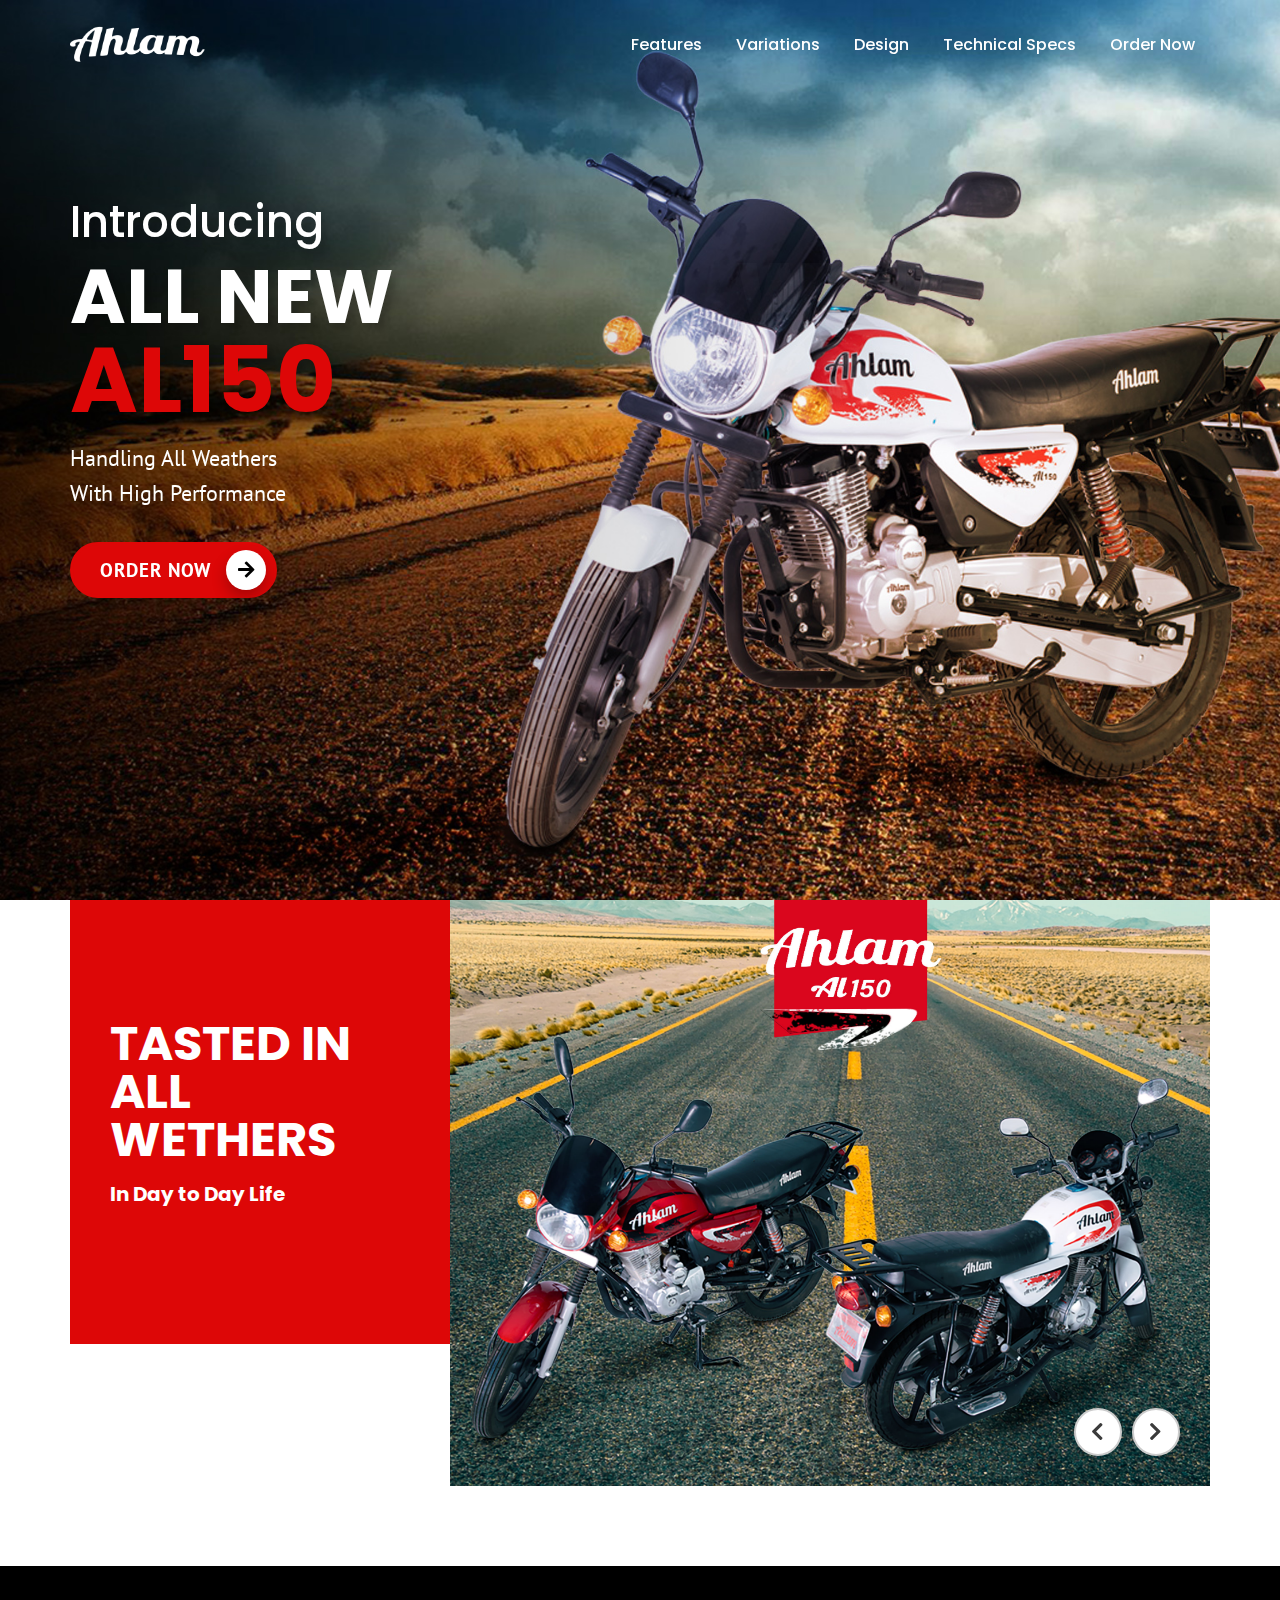
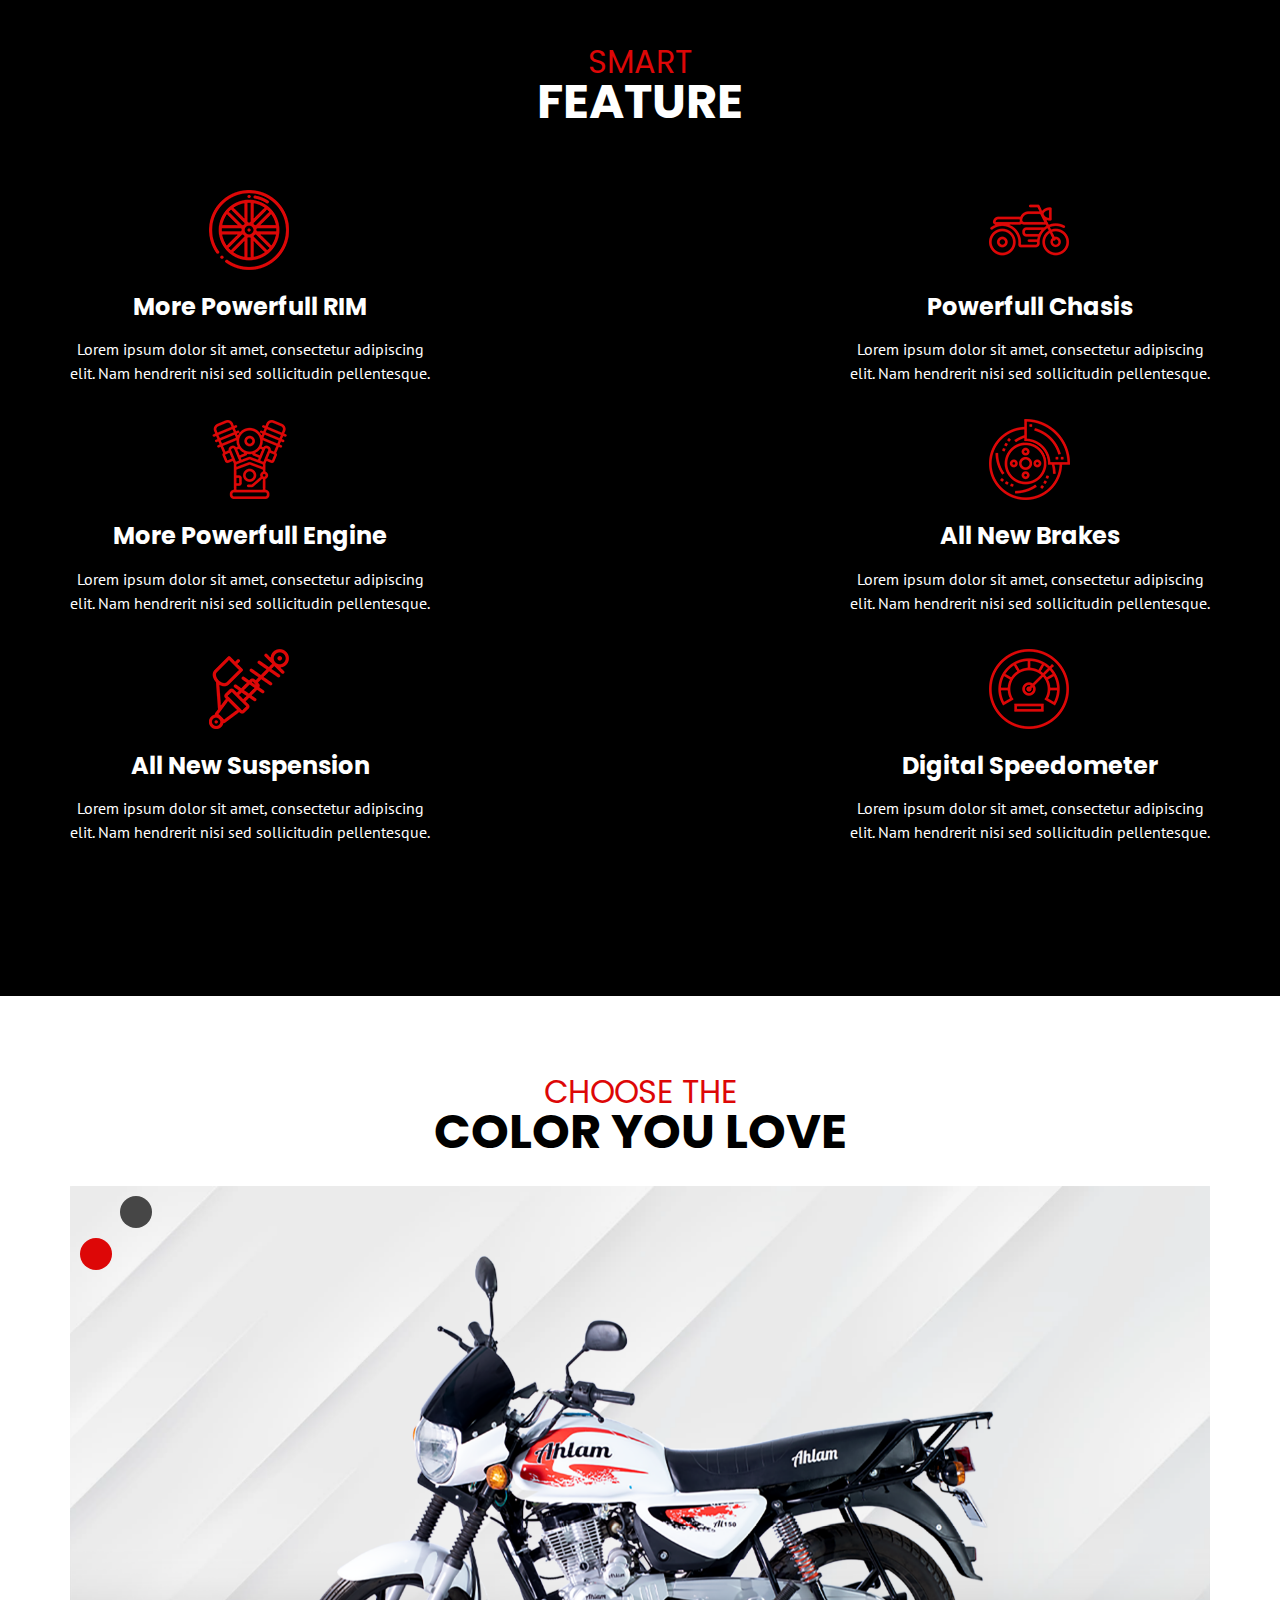
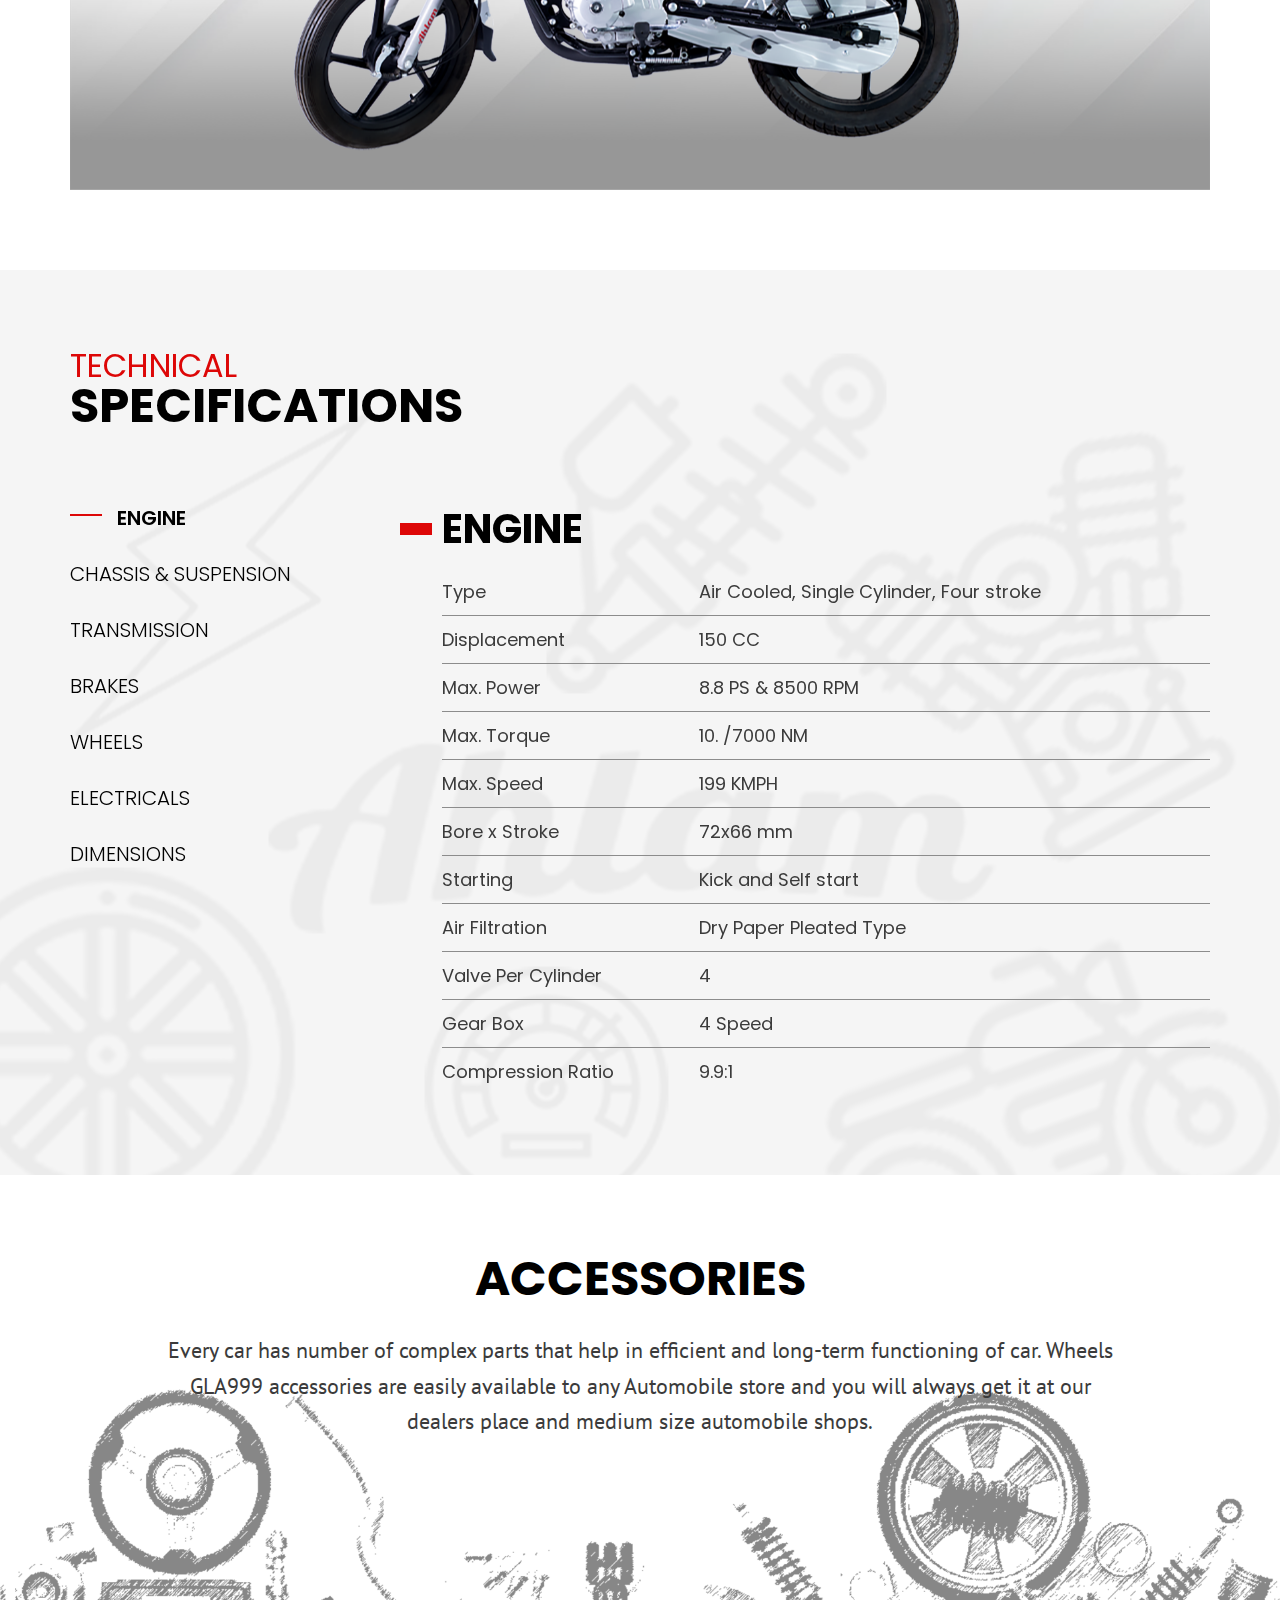
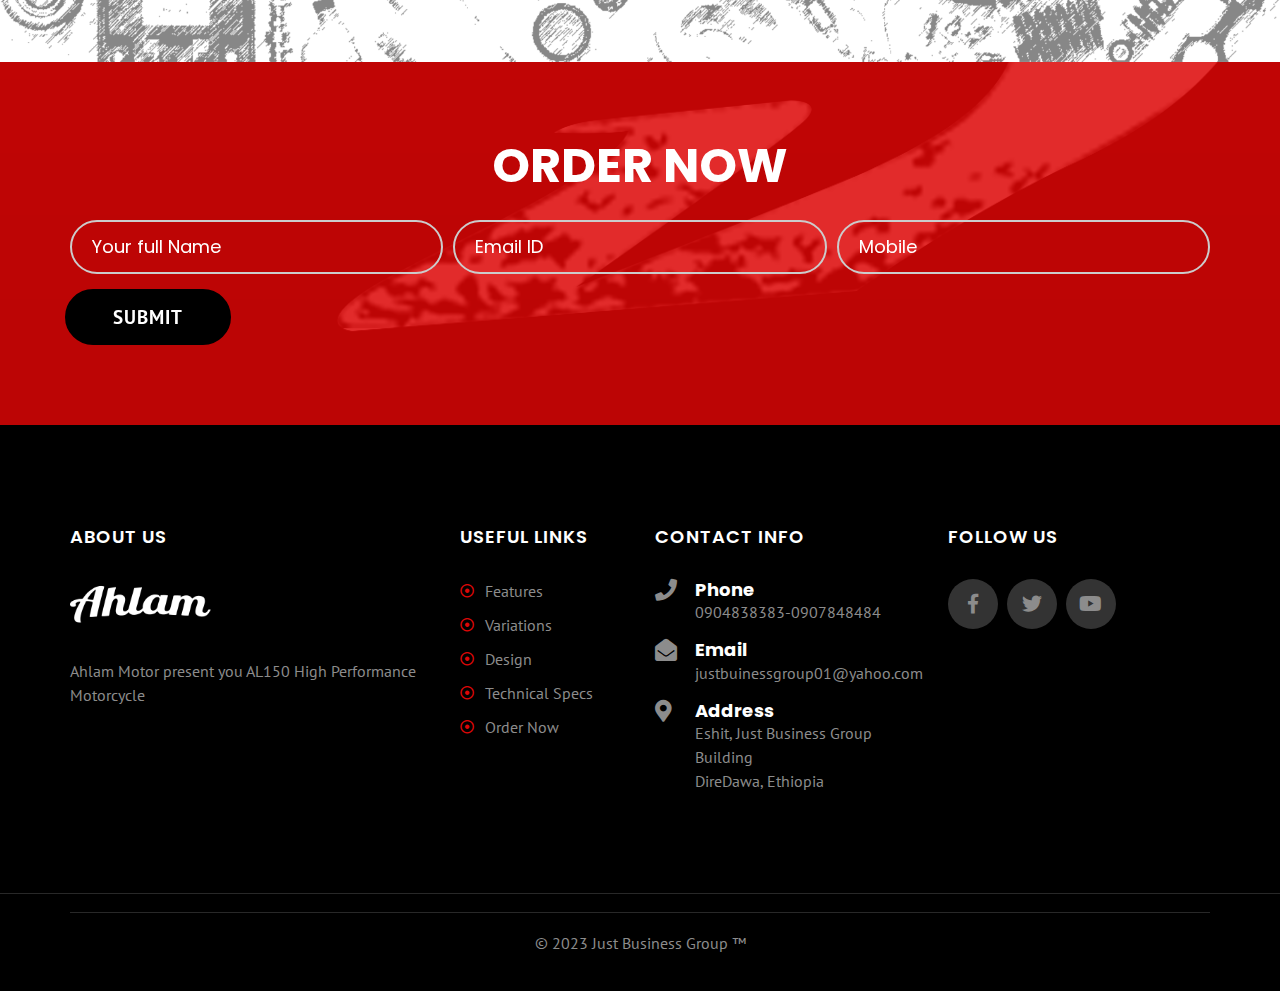
==== index.html @ ebcc03a8 "Rename" ====
<!DOCTYPE html>
<html lang="en" xml:lang="en">
<head>
    <!-- Basic -->
    <meta charset="UTF-8">
    <meta http-equiv="X-UA-Compatible" content="ie=edge">

    <title>Ahlam Motor</title>

    <!-- Mobile Metas -->
    <meta name="viewport" content="width=device-width, initial-scale=1, minimum-scale=1.0, shrink-to-fit=no">

    <!-- favicon & bookmark -->
    <link rel="shortcut icon" href="images/favicon.png" type="image/x-icon">
    <link rel="icon" href="images/favicon.png" type="image/x-icon">

    <!-- Web Fonts  -->
    <link href="https://fonts.googleapis.com/css?family=PT+Sans:400,700&display=swap" rel="stylesheet">
    <link href="https://fonts.googleapis.com/css?family=Poppins:300,400,500,600,700,800&display=swap" rel="stylesheet">
    <!-- Vendor CSS -->
    <link rel="stylesheet" href="css/animate.css" type="text/css" />
    <link rel="stylesheet" href="css/fontawesome.min.css" type="text/css" />
    <link rel="stylesheet" href="css/bootstrap.min.css" type="text/css" />
    <link rel="stylesheet" href="css/owl.carousel.min.css" type="text/css" />
    <link rel="stylesheet" href="css/fancybox/jquery.fancybox.min.css" type="text/css" />

    <!-- Theme CSS -->
    <link rel="stylesheet" href="style.css" type="text/css" />
    <link rel="stylesheet" href="css/responsive.css" type="text/css" />

    <!--[if lt IE 9]><script src="https://cdnjs.cloudflare.com/ajax/libs/html5shiv/3.7.3/html5shiv.js"></script><![endif]-->
    <!--[if lt IE 9]><script src="js/respond.js"></script><![endif]-->

</head>
<body>
     <!-- Preloader start -->
    <div id="st-preloader">
        <div class="st-preloader-wave"><img src="images/st-loader2.png" alt="preloader"></div>
    </div>
    <!-- preloader end -->

    <!--Main Wrapper Start-->
    <div class="wrapper" id="top">
        <!--Header Start -->
        <header class="main-header menu-absolute transparent light-header">
            <div class="container">
                <div class="row">
                    <div class="col-sm-3 logo">
                        <a href="/wheels/intro/" title="Wheels Bicycle">
                            <img src="images/motorcycle-logo2.png" alt="motorcycle" class="regular-logo">
                            <img src="images/motorcycle-dark-logo2.png" alt="motorcycle" class="sticky-logo">
                        </a>
                        <div class="menu-icon">
                            <span class="top"></span>
                            <span class="middle"></span>
                            <span class="bottom"></span>
                        </div>
                    </div>
                    <div class="col-sm-9 menu-conainer">

                        <nav class="site-navigation">
                            <ul class="main-menu">
                                <li><a href="#feature">Features</a></li>
                                <li><a href="#variation">Variations</a></li>
                                <li><a href="#design">Design</a></li>
                                <li><a href="#technical">Technical Specs</a></li>
                                <li><a href="#OrderNow">Order Now</a></li>
                            </ul>
                            <ul class="header-social-media">
                                <li><a href="#"><i class="fab fa-facebook-f"></i></a></li>
                                <li><a href="#"><i class="fab fa-twitter"></i></a></li>
                                <li><a href="#"><i class="fab fa-youtube"></i></a></li>
                            </ul>
                        </nav>
                    </div>
                </div>
            </div>
        </header>
        <!--Header End-->
        <!-- Content Section Start -->
       <div class="main-container">

            <section id="home" class="height-100 hero-section light-text">
                <div class="section-background">
                    <div class="background-wrapper">
                        <div class="background-inner" style="background-image: url('images/bg-52.jpg'); background-repeat: no-repeat;background-position: center center; background-size: cover; background-color:#1c232d; "></div>
                    </div>
                </div>
                <div class="container double-top-padding double-bottom-padding">
                    <div class="row">
                        <div class="col-md-6 banner-content">
                            <h2 class="top-sub-heading">Introducing</h2>
                            <h1 class="large-heading"><span>All New</span> AL150</h1>
                            <div class="text-block text-lead">
                                <p>Handling All Weathers <br />With High Performance</p>
                            </div>
                            <a class="btn btn-primary btn-accent has-icon" href="#book-ride"><span>order now</span><i class="fas fa-arrow-right"></i></a>
                        </div>
                        <div class="placeholder-text">WXL300cc</div>
                        <div class="pricing-text"> <span></span></div>
                    </div>
                </div>
            </section>

            <section id="design" class="design-section pt-0">
                <div class="container">
                    <div class="row no-gutters">
                        <div class="col-lg-4 col-md-12">
                            <div class="innovative-box">
                                <h2 class="h1 text-uppercase">Tasted in all wethers</h2>
                                <h5>In Day to Day Life</h5>
                            </div>
                        </div>
                        <div class="col-lg-8 col-md-12">
                            <div class="innovative-slider-wrapper">
                                <div class="innovative-slider owl-carousel">
                                    <div class="item">
                                        <img src="images/racing-car-1-slide2.jpg" alt="">
                                    </div>
                                    <div class="item">
                                        <img src="images/racing-car-2-slide2.jpg" alt="">
                                    </div>
                                    <div class="item">
                                        <img src="images/racing-car-3-slide2.jpg" alt="">
                                    </div>
                                    <div class="item">
                                        <img src="images/racing-car-4-slide2.jpg" alt="">
                                    </div>
                                </div>
                            </div>
                        </div>
                    </div>
                </div>
            </section>

            <section id="feature" class="feature-section black-bg light-text">
                <div class="container">
                    <div class="row">
                        <div class="col-md-12">
                            <div class="heading-wrapper text-center">
                                <h2 class="large-heading text-uppercase"><span>Smart</span>feature</h2>
                            </div>
                        </div>
                        <div class="col-lg-4">
                            <div class="features-box">
                                <div class="feature-ico">
                                    <img src="images/rim-icon.png" alt="">
                                </div>
                                <h4>More Powerfull RIM</h4>
                                <p>Lorem ipsum dolor sit amet, consectetur adipiscing elit. Nam hendrerit nisi sed sollicitudin pellentesque.</p>
                            </div>
                            <div class="features-box">
                                <div class="feature-ico">
                                    <img src="images/engine-icon.png" alt="">
                                </div>
                                <h4>More Powerfull Engine</h4>
                                <p>Lorem ipsum dolor sit amet, consectetur adipiscing elit. Nam hendrerit nisi sed sollicitudin pellentesque.</p>
                            </div>
                            <div class="features-box">
                                <div class="feature-ico">
                                    <img src="images/shock-icon.png" alt="">
                                </div>
                                <h4>All New Suspension</h4>
                                <p>Lorem ipsum dolor sit amet, consectetur adipiscing elit. Nam hendrerit nisi sed sollicitudin pellentesque.</p>
                            </div>
                        </div>
                        <div class="col-lg-4">
                            <div class="circle-animation wow fadeIn" data-wow-duration="1s" data-wow-delay="1s"></div>
                            <div class="features-middle-img wow fadeInUpBig" data-wow-duration="2s">
                                <img src="images/motorcycle-features-img3.png" alt="">
                            </div>
                        </div>
                        <div class="col-lg-4">
                            <div class="features-box">
                                <div class="feature-ico">
                                    <img src="images/chasis-icon.png" alt="">
                                </div>
                                <h4>Powerfull Chasis</h4>
                                <p>Lorem ipsum dolor sit amet, consectetur adipiscing elit. Nam hendrerit nisi sed sollicitudin pellentesque.</p>
                            </div>
                            <div class="features-box">
                                <div class="feature-ico">
                                    <img src="images/break-icon.png" alt="">
                                </div>
                                <h4>All New Brakes</h4>
                                <p>Lorem ipsum dolor sit amet, consectetur adipiscing elit. Nam hendrerit nisi sed sollicitudin pellentesque.</p>
                            </div>
                            <div class="features-box">
                                <div class="feature-ico">
                                    <img src="images/speedometer-icon.png" alt="">
                                </div>
                                <h4>Digital Speedometer</h4>
                                <p>Lorem ipsum dolor sit amet, consectetur adipiscing elit. Nam hendrerit nisi sed sollicitudin pellentesque.</p>
                            </div>
                        </div>
                    </div>
                </div>
            </section>

            <section id="variation" class="variation-section">
                <div class="container">
                    <div class="row">
                        <div class="col-md-12">
                            <div class="heading-wrapper text-center">
                                <h2 class="large-heading text-uppercase"><span>Choose The</span>Color You Love</h2>
                            </div>
                        </div>
                        <div class="col-md-12">
                            <div class="color-variation-slider owl-carousel m-top-30">
                                <div class="item" data-color="black">
                                    <img src="images/variation-bike-12.png" alt="">
                                </div>
                                <div class="item" data-color="red">
                                    <img src="images/variation-bike-22.png" alt="">
                            </div>
                        </div>
                    </div>
                </div>
            </section>

            <section id="technical" class="specifications-section gray-bg">
                <div class="section-background">
                    <div class="background-wrapper">
                        <div class="background-inner" style="background-image: url('images/bike-12.jpg'); background-repeat: no-repeat;background-position: center center; background-size:auto; opacity:0.04"></div>
                    </div>
                </div>
                <div class="container">
                    <div class="row">
                        <div class="col-md-12">
                            <div class="heading-wrapper">
                                <h2 class="large-heading text-uppercase"><span>Technical</span>Specifications</h2>
                            </div>
                        </div>
                        <div class="col-md-12">
                            <div class="tab-section vertical-tab m-top-30">
                                <!-- Nav tabs -->
                                <div class="select-filter">Engine</div>
                                <ul class="nav nav-tabs text-uppercase" role="tablist">
                                    <li class="nav-item">
                                        <span class="nav-link active" id="engine-tab" data-toggle="tab" href="#engine" role="tab" aria-controls="engine" aria-selected="true">Engine</span>
                                    </li>

                                    <li class="nav-item">
                                        <span class="nav-link" id="suspension-tab" data-toggle="tab" href="#suspension" role="tab" aria-controls="suspension" aria-selected="false">Chassis & Suspension</span>
                                    </li>
                                    <li class="nav-item">
                                        <span class="nav-link" id="transmission-tab" data-toggle="tab" href="#transmission" role="tab" aria-controls="transmission" aria-selected="false">Transmission </span>
                                    </li>
                                    <li class="nav-item">
                                        <span class="nav-link" id="brakes-tab" data-toggle="tab" href="#brakes" role="tab" aria-controls="brakes" aria-selected="false">Brakes</span>
                                    </li>
                                    <li class="nav-item">
                                        <span class="nav-link" id="wheels-tab" data-toggle="tab" href="#wheels" role="tab" aria-controls="wheels" aria-selected="false">Wheels</span>
                                    </li>
                                    <li class="nav-item">
                                        <span class="nav-link" id="electricals-tab" data-toggle="tab" href="#electricals" role="tab" aria-controls="electricals" aria-selected="false">Electricals</span>
                                    </li>
                                    <li class="nav-item">
                                        <span class="nav-link" id="dimensions-tab" data-toggle="tab" href="#dimensions" role="tab" aria-controls="dimensions" aria-selected="false">Dimensions</span>
                                    </li>
                                </ul>

                                <!-- Tab panes -->
                                <div class="tab-content">
                                    <div class="tab-pane active" id="engine" role="tabpanel" aria-labelledby="engine-tab">
                                        <h3 class="tab-title">Engine</h3>
                                        <table class="specifications">
                                            <tr><th scope="row">Type</th><td>Air Cooled, Single Cylinder, Four stroke</td></tr>
                                            <tr><th scope="row">Displacement</th><td>150 CC</td></tr>
                                            <tr><th scope="row">Max. Power</th><td>8.8 PS & 8500 RPM</td></tr>
                                            <tr><th scope="row">Max. Torque</th><td>10. /7000 NM</td></tr>
                                            <tr><th scope="row">Max. Speed</th><td>199 KMPH</td></tr>
                                            <tr><th scope="row">Bore x Stroke</th><td>72x66 mm</td></tr>
                                            <tr><th scope="row">Starting</th><td>Kick and Self start</td></tr>
                                            <tr><th scope="row">Air Filtration</th><td>Dry Paper Pleated Type</td></tr>
                                            <tr><th scope="row">Valve Per Cylinder</th><td>4</td></tr>
                                            <tr><th scope="row">Gear Box</th><td>4 Speed</td></tr>
                                            <tr><th scope="row">Compression Ratio</th><td>9.9:1</td></tr>
                                        </table>
                                    </div>
                                    <div class="tab-pane" id="suspension" role="tabpanel" aria-labelledby="transmission-tab">
                                        <h3 class="tab-title">Chassis & Suspension</h3>
                                        <table class="specifications">
                                            <tr><th scope="row">Chassis</th><td>Double Cradle</td></tr>
                                            <tr><th scope="row">Body Type</th><td>Cruiser Bikes</td></tr>
                                            <tr><th scope="row">Front Suspension</th><td>Telescopic Hydraulic Fork</td></tr>
                                            <tr><th scope="row">Rear Suspension</th><td>Gas Canister - Twin shock hydraulic</td></tr>
                                        </table>
                                    </div>
                                    <div class="tab-pane" id="transmission" role="tabpanel" aria-labelledby="suspension-tab">
                                        <h3 class="tab-title">Transmission</h3>
                                        <table class="specifications">
                                            <tr><th scope="row">Transmission</th><td>Auto & Manual</td></tr>
                                            <tr><th scope="row">Stroke</th><td>65 mm</td></tr>
                                        </table>
                                    </div>
                                    <div class="tab-pane" id="brakes" role="tabpanel" aria-labelledby="brakes-tab">
                                        <h3 class="tab-title">Brakes</h3>
                                        <table class="specifications">
                                            <tr><th scope="row">Front brake</th><td>Disc</td></tr>
                                            <tr><th scope="row">Rear brake</th><td>Drum</td></tr>
                                            <tr><th scope="row">Front Brake Diameter</th><td>300</td></tr>
                                            <tr><th scope="row">Rear Brake Diameter</th><td>144</td></tr>
                                        </table>
                                    </div>
                                    <div class="tab-pane" id="wheels" role="tabpanel" aria-labelledby="wheels-tab">
                                        <h3 class="tab-title">Wheels & Tyre</h3>
                                        <table  class="specifications">
                                            <tr><th scope="row">Wheels Type</th><td>Tubeless</td></tr>
                                            <tr><th scope="row">Tyre Type</th><td>Spoke</td></tr>
                                            <tr><th scope="row">Wheels Size</th><td>Front :- 18 inch Rear :-21 inch</td></tr>
                                            <tr><th scope="row">Tyre Size</th><td>Front :- 90/90-18 | Rear :- 120/18-21</td></tr>
                                        </table>
                                    </div>
                                    <div class="tab-pane" id="electricals" role="tabpanel" aria-labelledby="electricals-tab">
                                        <h3 class="tab-title">Electricals</h3>
                                        <table class="specifications">
                                            <tr><th scope="row">Headlight</th><td>White Halogen</td></tr>
                                            <tr><th scope="row">Taillight</th><td>Bulb</td></tr>
                                            <tr><th scope="row">Turn Signal Lamp</th><td>Bulb</td></tr>
                                            <tr><th scope="row">Low Battery Indicator</th><td>Yes</td></tr>
                                        </table>
                                    </div>
                                    <div class="tab-pane" id="dimensions" role="tabpanel" aria-labelledby="dimensions-tab">
                                        <h3 class="tab-title">Dimensions & Capacity</h3>
                                        <table class="specifications">
                                            <tr><th scope="row">Fuel Capacity</th><td>15 Ltr</td></tr>
                                            <tr><th scope="row">Saddle Height</th><td>765 mm</td></tr>
                                            <tr><th scope="row">Wheelbase</th><td>1368 mm</td></tr>
                                            <tr><th scope="row">Kerb Weight</th><td>180 Kgs</td></tr>
                                        </table>
                                    </div>
                                </div>
                            </div>
                        </div>
                    </div>
                </div>
            </section>

            <section id="accessories" class="accessories-section pb-0">
                <div class="container">
                    <div class="row">
                        <div class="col-md-10 offset-md-1 text-center">
                            <div class="heading-wrapper">
                                <h2 class="large-heading text-uppercase">Accessories</h2>
                            </div>
                            <div class="text-block text-lead">
                                <p>Every car has number of complex parts that help in efficient and long-term functioning of car. Wheels GLA999 accessories are easily available to any Automobile store and you will always get it at our dealers place and medium size automobile shops.</p>
                            </div>
                        </div>
                    </div>
                </div>
                <img src="images/accessories-bg.png" alt="" />
            </section>

            <section id="OrderNow" class="bookride-section light-text">
                <div class="section-background">
                    <div class="background-wrapper">
                        <div class="background-inner" style="background-image: url('images/bg-102.jpg'); background-repeat: no-repeat;background-position: center bottom; background-size:cover;"></div>
                        <div class="overlay-bg" style="background-color:#dd0606; opacity:0.85;"></div>
                    </div>
                </div>
                 <div class="container">
                    <div class="row">
                        <div class="col-md-12">
                            <div class="heading-wrapper text-center">
                                <h2 class="large-heading text-uppercase">Order Now</h2>
                            </div>
                        </div>
                        <div class="col-md-12">
                            <form class="transparent-field">
                                <div class="form-row">
                                    <div class="form-group col-md-4">
                                        <input type="text" name="full-name" class="form-control" placeholder="Your full Name" required="required">
                                    </div>
                                    <div class="form-group col-md-4">
                                        <input type="email" name="email" class="form-control" placeholder="Email ID" required="required">
                                    </div>
                                    <div class="form-group col-md-4">
                                        <input type="text" name="mobile" class="form-control" placeholder="Mobile" required="required">
                                    </div>
                                <div class="form-row">
                                    <div class="form-group col-md-12 text-center">
                                        <input type="submit" value="Submit">
                                    </div>
                                </div>
                            </form>
                        </div>
                    </div>
                </div>
            </section>

        <!--footer Start-->
        <footer class="site-footer">
            <div class="footer-widget-area">
                <div class="container">
                    <div class="row">
                        <div class="col-lg-4 col-md-6 col-sm-6">
                            <div class="widget">
                                <div class="widget-heading">
                                    <h4 class="widget-title">About Us</h4>
                                </div>
                                <div class="widget-contet">
                                    <img src="images/motorcycle-logo2.png" class="footer-logo" alt="">
                                    <p>Ahlam Motor present you AL150 High Performance Motorcycle</p>
                                </div>
                            </div>
                        </div>
                        <div class="col-lg-2 col-md-6 col-sm-6">
                            <div class="widget">
                                <div class="widget-heading">
                                    <h4 class="widget-title">Useful Links</h4>
                                </div>
                                <div class="widget-contet footer-menu">
                                    <ul class="menu">
                                      <li><a href="#feature">Features</a></li>
                                      <li><a href="#variation">Variations</a></li>
                                      <li><a href="#design">Design</a></li>
                                      <li><a href="#technical">Technical Specs</a></li>
                                      <li><a href="#OrderNow">Order Now</a></li>
                                    </ul>
                                </div>
                            </div>
                        </div>
                         <div class="col-lg-3 col-md-6 col-sm-6">
                            <div class="widget">
                                <div class="widget-heading">
                                    <h4 class="widget-title">Contact Info</h4>
                                </div>
                                <div class="widget-contet contact-info">
                                    <div class="widget-contact-info">
                                        <i class="fas fa-phone"></i>
                                        <h3>Phone</h3>
                                        <span><a href="+251904838383">0904838383-0907848484</a></span>
                                    </div>
                                    <div class="widget-contact-info">
                                        <i class="fas fa-envelope-open"></i>
                                        <h3>Email</h3>
                                        <span><a href="justbuinessgroup01@yahoo.com">justbuinessgroup01@yahoo.com</a></span>
                                    </div>
                                    <div class="widget-contact-info">
                                        <i class="fas fa-map-marker-alt"></i>
                                        <h3>Address</h3>
                                        <span>Eshit, Just Business Group Building <br />DireDawa, Ethiopia</span>
                                    </div>
                                </div>
                            </div>
                        </div>
                        <div class="col-lg-3 col-md-6 col-sm-6">
                            <div class="widget">
                                <div class="widget-heading">
                                    <h4 class="widget-title">Follow Us</h4>
                                </div>
                                <div class="widget-contet">
                                    <div class="footer-social">
                                        <ul>
                                            <li><a href="#"><i class="fab fa-facebook-f"></i></a></li>
                                            <li><a href="#"><i class="fab fa-twitter"></i></a></li>
                                            <li><a href="#"><i class="fab fa-youtube"></i></a></li>
                                        </ul>
                                    </div>
                                </div>
                            </div>
                        </div>
                    </div>
                </div>
            </div>
            <div class="copyright text-center">
                <div class="container">
                    <div class="copyright">© 2023 Just Business Group <a target="_blank" href=""></a>™</div>
                </div>
            </div>
        </footer>
        <!--footer end-->
    </div>
    <!--Main Wrapper End-->
    <!-- Vendor -->
    <script src="js/jquery.min.js"></script>
    <script src="js/bootstrap.min.js"></script>
    <script src="js/cascading-select.js"></script>
    <script src="js/owl.carousel.min.js"></script>
    <script src="js/onpagescroll.js"></script>
    <script src="js/wow.min.js"></script>
    <script src="js/fancybox/jquery.fancybox.min.js"></script>

    <!-- Theme Base, Components and Settings -->
    <script src="js/theme.js"></script>

    <!-- Theme Custom -->
    <script src="js/custom.js"></script>
</body>
</html>
---- style.css ----
/*--------------------------------------------------------------*
Author        : Sacred Themes.
Template Name : Wheels
Version       : 1.3
*-------------------------------------------------------------*
Table of Contents
	 Preloader
	 Basic
	 Header
	 Body Content
	 Features section
	 Form Section
	 Find Dealer
	 Testimonial Slider
   Horizontal Tab
	 Vertical Tab
	 Features Pointing
	 Variation Slider
	 Before/After Car
	 Gallery
	 Footer



 *--------------------------------------------------------------*/
:root {
  --main-color:#dd0707;
  --text-color:#3b3b3b;
  --heading-color:#000000;
  --light-gray:#eeeeee;
  --white-color:#ffffff;
  --dark-gray:#282828;
  --dark-gray-2:#8c8c8c;
  --black-color:#000000;
}

/*--------------------------------------------------------------*
  Preloader
*--------------------------------------------------------------*/
#st-preloader {position: fixed; z-index: 999999; top: 0; right: 0; bottom: 0; left: 0; display: block; background: #fff;}
.st-preloader-wave {position: absolute; top: 50%; left: 50%; width:100px; height:100px; -webkit-transform:translate(-50%, -50%); transform:translate(-50%, -50%); background:var(--main-color); ; padding:10px; border-radius:50%;}
.st-preloader-wave img{-webkit-transform: translate3d(0, 0, 0); -webkit-transform-origin:40px 40px; -webkit-transform: translate3d(0, 0, 0); -webkit-animation: rotateicon 3s linear 0s infinite; animation: rotateicon 3s linear 0s infinite;}
.st-preloader-wave:before{position: absolute;display: inline-block; width:150px; height:150px; content: "";  -webkit-animation: preloader-wave 1.5s linear infinite;
            animation: preloader-wave 1.5s linear infinite; border-radius: 50%; background: var(--main-color); ; left: -25px; top: -25px;}

@-webkit-keyframes rotateicon {
	from {-webkit-transform: rotate(0deg); transform: rotate(0deg);}
	to {-webkit-transform: rotate(360deg); transform: rotate(360deg);}
}
@keyframes rotateicon {
	from {-webkit-transform: rotate(0deg); transform: rotate(0deg);}
	to {-webkit-transform: rotate(360deg); transform: rotate(360deg);}
}

@-webkit-keyframes preloader-wave {
    0% {-webkit-transform: scale(0, 0); transform: scale(0, 0); opacity: .5;}
    100% {-webkit-transform: scale(1, 1); transform: scale(1, 1); opacity: 0;}
}

@keyframes preloader-wave {
    0% {-webkit-transform: scale(0, 0);transform: scale(0, 0);opacity: .5; }
    100% {-webkit-transform: scale(1, 1); transform: scale(1, 1);opacity: 0;}
}
/*--------------------------------------------------------------*
  Basic
*--------------------------------------------------------------*/
html{margin:0; padding:0;  }
body {color:var(--text-color); font-family: 'PT Sans', sans-serif; font-size:16px; font-weight:400; line-height:1.5; -webkit-font-smoothing:antialiased; -moz-font-smoothing:antialiased; text-rendering:optimizeLegibility; overflow-x: hidden;}
a:active, a:focus {outline: none !important;}
a{text-decoration: none !important; color:var(--main-color); ; }
a:hover, a:focus {color: var(--text-color); ;}
a, .btn {-webkit-transition: all .3s;  transition: all .3s;}
a img, iframe {border: none;}
p {margin: 0 0 30px; /*color: var(--text-color);*/ line-height:1.5;}
p:last-child{margin-bottom:0; }
.text-lead, p.text-lead, .text-lead > *{font-size: 22px; line-height: 1.6;}
b, strong {font-weight: bold;}

.empty-15{display:table; margin:auto; clear:both; height:15px;}
.empty-30{display:table; margin:auto; clear:both; height:30px;}
.empty-45{ display:table; margin:auto; clear:both; height:45px; }

hr {margin-top: 0; margin-bottom: 0; border: 0; border-top: 1px solid var(--light-gray); ;}
pre {display: block; margin: 0 0 30px; padding: 9.5px; word-wrap: break-word; word-break: break-all; color: #333; border: 1px solid #ededed; border-radius: 0;  background-color: #f9f9f9; font-size: 13px;    line-height: 1.5;}
img{max-width:100%; vertical-align:top; outline:none;}
h1, h2, h3, h4, h5, h6, .h1, .h2, .h3, .h4, .h5, .h6 {margin: 0 0 15px 0; color: var(--heading-color); ; font-weight:700; line-height: 1.5; font-family: 'Poppins', sans-serif;}
.h1, h1{font-size:2.5rem; line-height:1.2;}
.h2, h2{font-size:2rem; line-height:1.2;}
.h3, h3{font-size:1.75rem; line-height:1.2;}
.h4, h4{font-size:1.5rem; line-height:1.3; }
.h5, h5{font-size: 1.25rem; line-height:1.5; }
.fw-100{font-weight:100 !important;}
.fw-300{font-weight:300 !important;}
.fw-400{font-weight:400 !important;}
.fw-600{font-weight:600 !important;}
.fw-700{font-weight:700 !important;}

.m-top-0, .m-top-10, .m-top-15, .m-top-20, .m-top-25, .m-top-30, .m-top-35, .m-top-40,.m-top-50, .m-top-80, .m-top-100, .m-bot-0, .m-bot-10, .m-bot-15, .m-bot-20, .m-bot-25, .m-bot-30, .m-bot-35, .m-bot-40,.m-bot-50,
.m-bot-80, .m-bot-100 { display:block;}
.m-top-0{ margin-top: 0 !important;}
.m-top-5{ margin-top: 5px;}
.m-top-10{margin-top: 10px;}
.m-top-15{margin-top: 15px;}
.m-top-20 {margin-top: 20px;}
.m-top-25 { margin-top: 25px;}
.m-top-30 {margin-top: 30px;}
.m-top-35 {margin-top: 35px;}
.m-top-40 {margin-top: 40px;}
.m-top-50 {margin-top: 50px;}
.m-top-80 {margin-top: 80px;}
.m-top-100 {margin-top: 100px;}
/*margin bottom*/
.m-bot-0 {margin-bottom: 0 !important;}
.m-bot-10 {margin-bottom: 10px;}
.m-bot-15 {margin-bottom: 15px;}
.m-bot-20 {margin-bottom: 20px;}
.m-bot-25 {margin-bottom: 25px;}
.m-bot-30 {margin-bottom: 30px;}
.m-bot-35 {margin-bottom: 35px;}
.m-bot-40 {margin-bottom: 40px;}
.m-bot-50 {margin-bottom: 50px;}
.m-bot-80 {margin-bottom: 80px;}
.m-bot-100 {margin-bottom: 100px;}
.m-left-10 {margin-left: 20px;}
/*padding top*/
.p-top-0 {padding-top: 0 !important;}
.p-top-10 {padding-top: 10px;}
.p-top-15 {padding-top: 15px;}
.p-top-20 {padding-top: 20px;}
.p-top-25 {padding-top: 25px;}
.p-top-30 {padding-top: 30px;}
.p-top-35 {padding-top: 35px;}
.p-top-40 {padding-top: 40px;}
.p-top-50 {padding-top: 50px;}
.p-top-80 {padding-top: 80px;}
.p-top-100 {padding-top: 100px;}
.p-tb-10 {padding: 10px 0;}
.p-tb-20 {padding: 20px 0;}
.p-tb-30 {padding: 30px 0;}
.p-tb-50 {padding: 50px 0;}
.p-tb-100 {padding: 100px 0;}
.p-tb-150 {padding: 150px 0;}
.p-tb-200 {padding: 200px 0;}

.p-bot-0 {padding-bottom: 0 !important;}
.p-bot-100 {padding-bottom: 100px !important;}

.fw-300{font-weight:300;}
.fw-700{font-weight:700;}
.fw-600{font-weight:600;}

.half-top-padding {padding-top:15px;}
.half-bottom-padding {padding-bottom:15px;}
.single-top-padding {padding-top:30px;}
.single-bottom-padding {padding-bottom:30px;}
.double-top-padding {padding-top:60px;}
.double-bottom-padding {padding-bottom:60px;}
.half-block-padding{padding:15px;}
.single-block-padding{padding:30px;}
.double-block-padding{padding:60px;}


.container{max-width:1520px; width:100%;}
.small-container{max-width:1200px; width:100%; padding-right: 15px; padding-left: 15px; margin-right: auto; margin-left: auto;}
.container-fluid{padding-right:0px; padding-left:0px;}
.height-100{height:100vh; }
.height-100 > *{height:100%; }
.verticle-center .row{vertical-align:middle; align-items:center; height:100%; }
.desktop-hidden{display:none !important; }
.btn, input[type="button"], input[type="submit"], button, .btn-primary{color:var(--white-color); height:56px; line-height:50px; border:3px solid var(--black-color); font-size:1.175rem; padding:0px 45px; text-align:center; text-transform:uppercase; -webkit-border-radius:30px; border-radius:30px; font-weight:700; letter-spacing:1px; transition:all 300ms ease-in-out; -webkit-box-shadow:none; box-shadow:none; background:var(--black-color); position: relative; cursor:pointer;  }
.fw{width:100%;}

.btn-primary{background:transparent; color:var(--black-color);}
.btn-primary.has-icon span {left: 0px; display: inline-block; -ms-transform: translateX(-18px);
-webkit-transform: translateX(-18px); transform: translateX(-18px); transition: opacity .45s cubic-bezier(0.25,1,0.33,1),transform .45s cubic-bezier(0.25,1,0.33,1); -webkit-transition: opacity .45s cubic-bezier(0.25,1,0.33,1),-webkit-transform .45s cubic-bezier(0.25,1,0.33,1); position: relative;}

.btn-primary.has-icon i{right: 14px; margin-top: 0; text-align: center; vertical-align: middle; border-radius: 50%;line-height:40px; height:40px; width:40px; -webkit-transition: all .45s cubic-bezier(0.25,1,0.33,1); transition: all .45s cubic-bezier(0.25,1,0.33,1); position: absolute; top: 50%;}
.btn-primary.has-icon i {-webkit-transform: translateY(-50%) translateX(6px); transform: translateY(-50%) translateX(6px); color: #fff; background-color: rgb(0, 0, 0);
box-shadow: rgba(0, 0, 0, 0.24) 0px 8px 15px;}


.btn:hover, input[type="button"]:hover, input[type="submit"]:hover, button:hover, .btn:focus, input[type="button"]:focus, input[type="submit"]:focus, button:focus{background:transparent; color:var(--black-color); border-color:var(--black-color); -webkit-box-shadow:none; box-shadow:none;}
.btn-primary:focus, .btn-primary:hover{background:var(--black-color); color:var(--white-color);}
.btn-primary.has-icon:hover i{background:var(--white-color); color:var(--black-color); }

.btn-transparent{background:rgba(0,0,0,0.8); color:var(--white-color);  }
.btn-square{border-radius:0 !important; }

.accent-color{border-color:var(--main-color);}
.accent-color:hover{background:var(--main-color); border-color:var(--main-color);}

.btn-primary.btn-inverse{background:var(--black-color); color:var(--white-color);}
.btn-primary.btn-inverse.has-icon i{background:var(--white-color); color:var(--black-color);}

.btn-primary.btn-inverse:hover{background:transparent; color:var(--black-color);}
.btn-primary.btn-inverse.has-icon:hover i{background:var(--black-color); color:var(--white-color); }

.btn-primary.btn-accent{background:var(--main-color); color:var(--white-color); border-color:var(--main-color);}
.btn-primary.btn-accent.has-icon i{background:var(--white-color); color:var(--black-color);}

.btn-primary.btn-accent:hover{background:transparent; color:var(--black-color);}
.btn-primary.btn-accent.has-icon:hover i{background:var(--main-color); color:var(--white-color); }


.btn-primary.has-icon i.fa-play{font-size:16px; }
.btn-primary.has-icon i.fa-play:before{margin-left:3px; }
.btn-primary.play-btn{width:56px; padding:0 0 0 5px; }
.btn-wrapper .btn + .btn {margin-left:15px;}

.scroll-to{position:absolute; bottom:30px; height:auto; right:calc((100% - 1490px) / 2);}
.scroll-to a{position:relative; display:block; color:var(--black-color); font-weight:bold;  }
.scroll-to i{background:#ffffff; height:36px; width:36px; -webkit-border-radius:50%; border-radius:50%; border:2px solid var(--main-color); line-height:32px; color:var(--main-color); text-align:center; animation: jumparrow 2s infinite;  }
.scroll-to span{-webkit-transform:rotate(90deg) translateY(0px)); transform:rotate(90deg) translateY(0px); display:block; text-transform:uppercase; text-align: center;
margin: 0 0 25px; line-height: 1; transform-origin: center top; }

button, select{-moz-appearance: none; -webkit-appearance: none;}
@-webkit-keyframes jumparrow {
  0% {
    -webkit-transform:translate(0, 0);
  }
  20% {
    -webkit-transform:translate(0px, 10px);
  }
  40% {
    -webkit-transform: translate(0, 0);
  }
}
@keyframes jumparrow {
  0% {
    transform: translate(0, 0);
  }
  20% {
    transform: translate(0px, 10px);
  }
  40% {
    transform: translate(0, 0);
  }
}
/*--------------------------------------------------------------*
  Header
*--------------------------------------------------------------*/
header{background:rgba(255,255,255,0.3); -webkit-box-shadow:2px 2px 7.92px 0.08px rgba(0, 0, 0, 0.65); box-shadow:2px 2px 7.92px 0.08px rgba(0, 0, 0, 0.65); width:100%; position: relative; z-index: 10; }
header.transparent{background:transparent; -webkit-box-shadow:none; box-shadow:none }
.menu-absolute{position:absolute; top:0; left:0; right:0;}
header.fixed{position:fixed; background:rgba(255,255,255,1); top: 0; left: 0; z-index: 91; -webkit-animation: slide-down 0.7s; animation: slide-down 0.7s; box-shadow: 0 0 5px 0 rgba(0,0,0,0.4);}
@keyframes slide-down {
	0% {opacity: 0;	transform: translateY(-100%);}
	100% {opacity:1; transform: translateY(0);}
}
.logo { padding-top:20px; padding-bottom:20px;  }
.logo img{max-height:48px; display: block;}
.logo img.regular-logo{display:block; }
.logo img.sticky-logo{display:none; }
header.fixed .logo img.regular-logo{display:none; }
header.fixed .logo img.sticky-logo{display:block; }

.menu-icon{display:none;}
.menu-icon {cursor: pointer; display: none; height: 42px; transition: all 500ms; vertical-align: middle;  width: 42px; position: absolute; top:20px; right:15px;}
.menu-icon span {background-color: var(--main-color); border-radius: 0; content: ""; display: block; height: 4px; left: 5px; margin: auto; position: absolute; right: 5px;
    -webkit-transition: all 500ms ease 0s; -o-transition: all 500ms ease 0s; transition: all 500ms ease 0s;}
.menu-icon span:nth-child(1) {top: 8px;}
.menu-icon span:nth-child(2) {top: 0; bottom: 0;}
.menu-icon span:nth-child(3) {bottom: 8px;}
.menu-icon.active span:nth-child(1) {-webkit-transform: translateY(12px) rotate(135deg); -ms-transform: translateY(12px) rotate(135deg); -o-transform: translateY(12px) rotate(135deg); transform: translateY(12px) rotate(135deg);}
.menu-icon.active span:nth-child(2) { -webkit-transform: scale(0); -ms-transform: scale(0); -o-transform: scale(0); transform: scale(0);}
.menu-icon.active span:nth-child(3) {-webkit-transform: translateY(-10px) rotate(-135deg); -ms-transform: translateY(-10px) rotate(-135deg); -o-transform: translateY(-10px) rotate(-135deg); transform: translateY(-10px) rotate(-135deg);}


.site-navigation{text-align:right; }
.site-navigation > ul{ display:inline-block;}
.site-navigation .main-menu {list-style:none; margin:0; padding:0;   }
.site-navigation .main-menu li{list-style:none; display:inline-block; padding:0px 10px; position:relative;}
.site-navigation .main-menu li a{display:block; color:#000000; padding:0px 5px; font-weight:500; font-size:16px; font-family: 'Poppins', sans-serif; line-height: 90px; position:relative;}
.site-navigation .main-menu > li > a:after{background: var(--main-color); height: 2px; width:0; position: absolute; bottom: 28px; content: ""; left:5px; -webkit-transition:all 400ms; transition:all 400ms;}
.site-navigation .main-menu > li > a:hover:after, .site-navigation .main-menu > li.active > a:after{width:calc(100% - 10px);}
.site-navigation .main-menu .sub-menu{position:absolute; opacity:0; top:100%; visibility:hidden; background:#ffffff; -webkit-box-shadow:0px 6px 5px 0px rgba(0, 0, 0, 0.25); box-shadow:0px 6px 5px 0px rgba(0, 0, 0, 0.25); left:0; width:240px; text-align:left; -webkit-transform:translateY(50px);  transform:translateY(50px); -webkit-transition:all 400ms; transition:all 400ms; padding:10px;  }
.site-navigation .main-menu li:hover .sub-menu{opacity:1; visibility:visible;  -webkit-transform:translateY(0px); transform:translateY(0px);  }
.site-navigation .main-menu .sub-menu li{display:block; padding:12px 0px; border-bottom:1px solid #c7c7c7;}
.site-navigation .main-menu .sub-menu li:last-child{border:none; font-size:14px;  }
.site-navigation .main-menu .sub-menu li a{display:block; line-height:1; padding:0;   }
.site-navigation .main-menu .sub-menu li a:hover, .site-navigation .main-menu .sub-menu li:hover a{color:var(--main-color); }

.site-navigation .header-social-media {list-style:none; margin:0; padding:0; position:relative; margin-left:15px;   }
.site-navigation .header-social-media li{list-style:none; display:inline-block; margin:0px 10px; position:relative;}
.site-navigation .header-social-media li a {display:block; color:#000000; line-height: 90px;}
.site-navigation .header-social-media li a:hover, .site-navigation .header-social-media li:hover a{color:var(--main-color); }
/*--------- Light Header --------------------*/
.light-header .site-navigation .main-menu li a{color:#ffffff;}
.light-header .site-navigation .header-social-media li a{color:#ffffff;}
.transparent .site-navigation .main-menu > li:not(:last-child)::after{display:none;}

.light-header.fixed .site-navigation .main-menu li a{color: #000000;}
.light-header.fixed .site-navigation .header-social-media li a{color: #000000;}
.light-header.fixed .site-navigation .header-social-media li a:hover{color:var(--main-color);}

/*--------------------------------------------------------------*
  Body Content
*--------------------------------------------------------------*/
.main-container > section{position: relative; clear: both; border: 0; padding:80px 0px; }
.section-background{position: absolute; top: 0; bottom: 0; left: 0; right: 0; overflow: hidden; border-radius: inherit; background-clip: padding-box; -webkit-overflow-scrolling: touch;}
.section-background .background-wrapper{backface-visibility: hidden; position: absolute; left: 0px; top: 0px; width: 100%; height: 100%;overflow: hidden; border-radius: inherit; background-clip: padding-box;}
.section-background .background-wrapper .background-inner{position: absolute; top: 0; bottom: 0; left: 0; right: 0; background-attachment: scroll;}
.section-background .background-wrapper .overlay-bg{position:absolute;top: 0; bottom: 0; left: 0; right: 0; background-attachment: scroll; background-size:cover; background-position:center center;  }
.top-sub-heading{font-weight:500; font-size:3.125rem; -webkit-text-shadow: 6px 6px 7.83px rgba(0, 0, 0, 0.18);  text-shadow:6px 6px 7.83px rgba(0, 0, 0, 0.18); line-height:1;   }
h1.large-heading{font-size:6.75rem; color:var(--main-color); font-weight:bold; text-transform:uppercase; line-height:1; -webkit-text-shadow: 6px 6px 7.83px rgba(0, 0, 0, 0.18);  text-shadow:6px 6px 7.83px rgba(0, 0, 0, 0.18);}
h1.large-heading span{display:block; font-size:4.725rem; }
h2.large-heading{font-size:4.625rem; line-height:1; }
h2.large-heading span{display:block; font-size:2.225rem; color:var(--main-color); font-weight:400; }
.banner-content{padding-top:60px;}
.about-text{padding-left:120px; }
.text-block{margin-bottom:30px; }
.offset-y-50{-wenkit-transform:translateY(50px); transform:translateY(50px); }
.offset-y-100{-wenkit-transform:translateY(100px); transform:translateY(100px); }
.light-text{font-weight:300 !important}
.heading-wrapper{margin-bottom:30px; }
.light-text, .light-text *{color:#ffffff; }

.booknow-section{background:var(--main-color) url('images/bg-4.jpg') no-repeat scroll bottom center; background-size:100% auto;}
.bicycle-img{bottom: -30px; position: relative; }
.hero-section.style-2 .top-sub-heading{text-transform:uppercase; font-weight:300; }
.hero-section.style-3 .top-sub-heading{text-transform:uppercase; font-weight:300; font-size: 3.650rem; }
.video-section:before{height:200px; position:absolute; width:100%; right:calc((100% - 1200px) / 2); top:50%; transform:translateY(-50%); content:""; background:var(--main-color);}
.capability-slider{padding:0px 100px;}
.cap-img{display:block;}
.cap-img img{max-width:100%; vertical-align:top;}
.cap-details{padding:15px 0px 0px;}
.cap-details h4{margin:0px 0px 10px 0px; font-weight:400; font-family: 'Poppins', sans-serif;}
.capability-slider .owl-prev, .capability-slider .owl-next{position: absolute; top: 40%; left: 0; -webkit-transform: translateY(-50%); transform: translateY(-50%);}
.capability-slider .owl-next{right:0; left:auto; }

.banner-features{ display:flex; flex-wrap: wrap; width:100%; margin:0px -15px 30px; }
.banner-features > div{-ms-flex: 0 0 auto; flex: 0 0 auto; width: auto; max-width: none; padding:0px 15px;  }


.morevideo-slider.owl-carousel .item-video {padding-top:56.25%; position: relative;}
.owl-carousel .owl-video-wrapper{position: absolute; top:0; left:0; bottom:0; right:0; }
.morevideo-slider.owl-carousel .owl-video-play-icon {position: absolute; height: 90px; width: 90px;  left: 50%; top: 50%;  margin-left: -45px;  margin-top: -45px; background: url(images/play-btn.png) no-repeat var(--main-color)center center; cursor: pointer;  z-index: 1; -webkit-backface-visibility: hidden;transition: transform .4s ease;}
.morevideo-slider{margin-left: -180px;}
.morevideo-slider.owl-carousel .owl-video-play-icon:hover{transform:none;}
.morevideo-slider .owl-stage-outer{ -webkit-box-shadow: 0px 3px 22px 0px rgba(0, 0, 0, 0.73); box-shadow: 0px 3px 22px 0px rgba(0, 0, 0, 0.73); }
.morevideo-slider .owl-nav{position: absolute; bottom: 0;  left: 100%; width: 120px; margin-left: 30px;}

.design-video-slider.owl-carousel .item-video {padding-top:56.25%; position: relative;}
.design-video-slider.owl-carousel .owl-video-play-icon {position: absolute; height: 90px; width: 90px;  left: 50%; top: 50%;  margin-left: -45px;  margin-top: -45px; background: url(images/play-btn.png) no-repeat var(--main-color)center center; cursor: pointer;  z-index: 1; -webkit-backface-visibility: hidden;transition: transform .4s ease;}
/* .design-video-slider{margin-left:100px;} */
.design-video-slider.owl-carousel .owl-video-play-icon:hover{transform:none;}
.design-video-slider .owl-stage-outer{ -webkit-box-shadow: 0px 3px 22px 0px rgba(0, 0, 0, 0.73); box-shadow: 0px 3px 22px 0px rgba(0, 0, 0, 0.73); }
.design-video-slider .owl-nav{margin-top:30px;}
.innovative-design-img{min-width:1550px; margin-left:-950px; position: absolute; }

.placeholder-text{position: absolute; right:80px; font-family: 'Poppins', sans-serif; color:rgba(255,255,255,0.02); font-size:7rem; text-transform:uppercase; font-weight:900; line-height:1; top:28%; }
.pricing-text{position: absolute; right:calc((100% - 1520px) / 2); font-family: 'Poppins', sans-serif; color:#ffffff; font-weight:300; font-size:22px; top: 150px; padding: 0px 15px; }
.pricing-text span{font-size:36px; font-weight:700; border-bottom:2px solid var(--main-color);}
.power-icon{margin-top:50px;}
.power-icon .icon-img{margin:0px 0px 15px 0px; }
.power-icon .icon-img img{max-width:90px;}
.power-icon .icon-title{font-weight:500; font-size:20px;}
.power-icon .icon-text{color:var(--main-color); font-size:30px; line-height:1.3; font-weight:500; font-family: 'Poppins', sans-serif; text-transform:uppercase; }
.power-icon .icon-text span{font-size:20px; display:block; text-transform:none; }
.power-icon .col{position:relative; border: 2px solid rgba(255,255,255,0.2); text-align: center; padding: 30px 15px 30px; margin: 0px 15px; border-radius: 18px;}

.accessories-section img{margin-top:-80px;}

#audio{display:none; }
.engine-ico.start-humming{
  animation: humming 0.5s;
  animation-iteration-count: infinite;
}

@keyframes humming {
  0% { transform: translate(0.5px, 0.5px) rotate(0deg); }
  10% { transform: translate(-0.5px, -0.5px) rotate(-0.2deg); }
  20% { transform: translate(-0.5px, 0px) rotate(0.2deg); }
  30% { transform: translate(0.5px, 0.5px) rotate(0deg); }
  40% { transform: translate(0.5px, -0.5px) rotate(0.2deg); }
  50% { transform: translate(-0.5px, 0.5px) rotate(-0.2deg); }
  60% { transform: translate(-0.5px, 0.5px) rotate(0deg); }
  70% { transform: translate(0.5px, 0.5px) rotate(-0.2deg); }
  80% { transform: translate(-0.5px, -0.5px) rotate(0.2deg); }
  90% { transform: translate(0.5px, 0.5px) rotate(0deg); }
  100% { transform: translate(0.5px, -0.5px) rotate(-0.2deg); }
}

.video-section .video-slider .owl-nav{position: absolute; top: 100%; left: 0; margin-top: 15px;}
.gray-bg{background:#f5f5f5;}
.black-bg{background:#000000; }
.accent-bg{background:var(--main-color); }
.speed-features{display:flex; flex-wrap:nowrap; margin-top:60px; margin-bottom:60px;}
.speed-features .item{position:relative; font-family:'Poppins', sans-serif; font-size:30px; }
.speed-features .item .value{font-size:60px; color:#000000; font-weight:800; line-height:1; }
.speed-features .item:not(:last-child){padding-right:30px; margin-right:30px;}
.speed-features .item:not(:last-child):after{background:var(--main-color); height:100%; width:3px; content:""; display:inline-block; position:absolute; right:0; top:0;}
.innovative-box{background:var(--main-color); color:#ffffff; padding:120px 60px;}
.innovative-box > *{color:#ffffff;}
.innovative-box .h1{font-size: 3.5rem; line-height:1; }
.innovative-design-video{background:url("images/racingcar-vide-bg.jpg") no-repeat scroll 0px 0px; position:relative; padding-top:100%;}
.innovative-design-video .btn{position:absolute; top:50%; left:50%; transform:translate(-50%, -50%); background:#ffffff; border-color:#ffffff; width:90px; height:90px; border-radius:50px; font-size:32px; line-height:84px;}
.innovative-design-video .btn:hover{color:var(--main-color);transform: translate(-50%, -50%) scale(1.1);}
.innovative-design-info{padding:50px 60px;}
.innovative-slider-wrapper .owl-nav{position: absolute; bottom:30px; right:30px;}
.innovative-slider-wrapper .owl-nav button{background:#ffffff !important;}
.innovative-slider-wrapper .owl-nav button:hover{border-color:var(--main-color); color:var(--main-color); }


.racing-car.color-section  .color-variation-slider .owl-dots {position:absolute; top:0; margin:0px; left:0;width:50px;}
.racing-car.color-section .owl-dots button.owl-dot {margin-bottom:10px; display:inline-block; transition:all 400ms;}
.engine-specifications{margin:0; padding:0; display:flex; }
.engine-specifications li{padding-right:30px; margin-right:30px; text-align:center; display:inline-block; flex:0 0 30%; max-width:30%; width:100%;}
.engine-specifications span.key{font-size:18px; display: block; text-transform:uppercase; }
.engine-specifications span.value{font-size:42px; font-weight:800;font-family: 'Poppins', sans-serif; display: block;}
.hero-section.racing-car h1.large-heading{font-size: 4.725rem;}
.hero-section.racing-car h1.large-heading span{display:inline-block;}
.hero-section.racing-car .animation-text{margin: 0;padding:0; position:absolute; top:50%; transform:translate(-50%,-50%);width:100%; text-align:center; font-size:12.5em; font-family: 'Poppins', sans-serif; letter-spacing:0em; font-weight:bold; left:50%;}
.racing-car.start-animation .animation-text span{display: inline-block; animation: textanimate 1s linear forwards; opacity:0; color:rgba(255,255,255,0.05); }
@keyframes textanimate{
  0%{
    opacity: 0;
    transform: rotateY(90deg);
    filter: blur(10px);
  }
100%{
    opacity: 1;
    transform: rotateY(0deg);
    filter: blur(0px);
  }
}
.racing-car .animation-text span:nth-child(1){animation-delay:1s;}
.racing-car .animation-text span:nth-child(2){animation-delay:2s;}
.racing-car .animation-text span:nth-child(3){animation-delay:2.5s;}
.racing-car .animation-text span:nth-child(4){animation-delay:3s;}
.racing-car .animation-text span:nth-child(5){animation-delay:3.5s;}
.racing-car .animation-text span:nth-child(6){animation-delay:4s;}
.racing-car .animation-text span:nth-child(7){animation-delay:4.5s;}
.racing-car .animation-text span:nth-child(8){animation-delay:5s;}
.racing-car-animation{position: absolute; bottom: 0; width: 100%; text-align: center; top: auto; height: auto; display:table;
left:0; right:0; margin:auto;}
.racing-car-animation img{}

.bus-design-video{background:url("images/bus-1.jpg") no-repeat scroll center; position:relative; padding-top:100%; background-size:cover; }
.bus-design-video .btn{position:absolute; top:50%; left:50%; transform:translate(-50%, -50%); background:#ffffff; border-color:#ffffff; width:90px; height:90px; border-radius:50px; font-size:32px; line-height:84px;}
.bus-design-video .btn:hover{color:var(--main-color);transform: translate(-50%, -50%) scale(1.1);}
.bus-intro{padding:120px 60px 180px;}
.bus-layout.testimonial-wrapper{padding:0 60px 0; margin-top:-140px; }
.bus-layout.testimonial-wrapper .quote-text{background:var(--main-color); padding:60px; color:var(--white-color); font-size:20px; font-style:italic; position:relative; }
.bus-layout.testimonial-wrapper .quote-text:before{width:0; height:0; border-top:40px solid var(--main-color); border-right:40px solid transparent; position:absolute; top:100%; content:""; left:0;}

.bus-layout.testimonial-wrapper .quote-wrapper{padding:60px 0px 0px; display: flex; flex-wrap: wrap; align-items: center; }
.bus-layout.testimonial-wrapper .owl-carousel .owl-item img{max-width:90px; border-radius: 90px; margin-right:15px; }
.bus-layout.testimonial-wrapper .quote-details h3{margin:0; }
.bus-layout.testimonial-wrapper .testimonial-slider .owl-nav{position: absolute; bottom:20px; right: 0;}

.content-box{margin:15px 0px; }
.content-box .inner-wrapper{padding:30px; text-align:center; -webkit-border-radius:6px; border-radius:6px; border:1px solid #e7e7e7; box-shadow:0 0 18px 0 rgba(0,0,0,0.1); transition:all 500ms; -webkit-transition:all 500ms; }
.content-box .inner-wrapper:hover{border-color:var(--main-color); box-shadow:0 0 22px 0 rgba(221,7,7,0.15);  }
.content-box img{max-width:90px;}
.content-box .icon{margin-bottom:15px;}
.content-box .text h3{margin:0; font-size:22px;}

.bus-variation-box{background:url('images/variation-img-1.jpg') no-repeat scroll center bottom; background-size:cover; padding-top:60px; padding-bottom:75%; padding-left:60px; padding-right:60px; }
.bus-variation-box.second-variation{background:url('images/variation-img-2.jpg') no-repeat scroll center bottom; background-size:cover;}
.bus-variation-box .variation-title{text-align:center; text-transform:uppercase; font-size:48px;  }
.bus-variation-box .variation-details{display:flex; flex-wrap:wrap; width:100%; margin:30px 0 0; }
.bus-variation-box .variation-details .item{flex:0 0 50%; max-width:50%; width:100%; text-align:center; }
.bus-variation-box .variation-details h4{margin-bottom:0px;}
/*-------------------------------------------------------------*
  features section
*--------------------------------------------------------------*/
.feature-box{position:relative; padding:10px 40px 30px 20px; margin:50px 0px 0px; overflow:hidden;}
.feature-box:before{background:var(--main-color); position:absolute; left:0px; top:0; bottom:0; width:2px; content:""; display:block; z-index:9; }
.feature-icon{margin-bottom:15px; height: 220px; width: 220px; position: relative; display:flex; align-items:center;   }
.feature-icon:before, .feature-icon:after{border:1px solid #c7c7c7; height:220px; width:220px; content:""; display: block; -webkit-border-radius:50%; border-radius:50%; position:absolute; top:5px; left:-40px;   }
.feature-icon:after{top: -5px; left: -25px;}
.feature-icon img{ max-height:150px; max-width:150px; width:100%; height:100%;}
.features-row{padding-bottom:100px; }
/*--------------------------------------------------------------*
  Form Section
*--------------------------------------------------------------*/
textarea{resize:none; }
.form-wrapper{padding:30px 0px;}
.form-group{margin-bottom:0; }
.form-control{font-size:1.125em; background-clip: inherit; font-family: 'Poppins', sans-serif; }
.form-control:focus{box-shadow:none; color:inherit !important;}
.form-control{padding: 0 20px; border-radius: 30px; line-height: 50px; height: auto; border: 2px solid #cccccc; background:#ffffff; margin-bottom: 15px;}
.transparent-field .form-control{background:transparent; }
select option{color:#000000 !important }
.style-1 .form-control{border:none; border-radius:0; border-bottom:1px solid #c2c2c2; padding:0px 0px; line-height:40px; height:40px; background:none; font-family: 'Poppins', sans-serif; font-size:15px; color:var(--black-color); -webkit-appearance:none; -moz-appearance:none;}
.style-1 .form-control:focus{box-shadow:none; border-color:var(--main-color); }
.style-1 textarea.form-control{ height:120px; }
textarea.form-control{line-height:28px; padding-top:15px; padding-bottom:15px; height:150px;}
select.form-control {background-image:url(images/select-arrow.png) !important; background-repeat:no-repeat !important; background-position:center right 22px !important;  }

.transparent-field select.form-control {background-image:url(images/select-arrow-light.png) !important;}

::-webkit-input-placeholder { /* Edge */
  color:inherit !important;
}

:-ms-input-placeholder { /* Internet Explorer 10-11 */
  color: inherit !important;
}

::placeholder {
  color: inherit !important;
}

/*--------------------------------------------------------------*
  Find Dealer
*--------------------------------------------------------------*/
.light-gray-bg{background:var(--light-gray); }
/*--------------------------------------------------------------*
  Testimonial Slider
*--------------------------------------------------------------*/
.testimonial-slider{margin:30px 0px 0px; }
.testimonial-slider .item{width:100%; display:flex; flex-wrap:wrap; overflow: hidden;}
.testimonial-slider .item .testimonial__photo{flex:0 0 320px; padding:0px 30px 30px 0px;max-width:320px; width:100%; }
.testimonial-slider .item .testimonial__photo img{-webkit-box-shadow: 3px 6px 8px -2px rgba(0, 0, 0, 0.73); box-shadow: 3px 6px 8px -2px rgba(0, 0, 0, 0.73);}
.testimonial-slider .item .testimonial__content{flex:0 0 calc(100% - 320px); max-width:calc(100% - 320px); width:100%; padding-left:100px; padding-top:70px; position:relative;   }
.testimonial-slider .item .testimonial__content:before{position: absolute; top: 0; line-height: 1; font-weight: bold; left: 20px; content: "“"; font-family: 'Poppins', sans-serif;
 font-size: 13rem; color: #000000; opacity: 0.18; display: block;}
.testimonial-slider .item .testimonial__author{line-height: 1;}
.testimonial-slider .testimonial__name{font-weight:600; font-size: 1.25rem; display: inline; margin-bottom: 0;}
.testimonial-slider .testimonial__author-separator {display: inline-block; margin: 0 9px;}
.testimonial-slider .testimonial__company {font-size: 10px;font-size: 1rem; display: inline; text-transform:uppercase; color:var(--dark-gray-2);}
.testimonial-slider .owl-nav{text-align:right; }


.testimonial-section.racing-car .testimonial-wrapper{max-width:1100px; width:100%; margin:auto;}
.testimonial-section.racing-car .testimonial-slider{margin:0;}
.racing-car .testimonial-item{display:flex; align-items: center; flex-wrap: wrap}
.racing-car .testimonial-item .person-img{width:100%; flex:0 0 350px; max-width:350px; -webkit-border-radius:50%; border-radius:50%; overflow:hidden;}
.racing-car .testimonial-item .person-img::before {content: "\f10d"; background:#fff; height:90px;width:90px; position:absolute;
    border-radius:120px; z-index:1; font-family:"Font Awesome 5 Free"; font-weight:900; font-size:45px; line-height:48px;padding:20px; color:#000000;}
.racing-car .testimonial-item .person-img img{-webkit-border-radius:50%; border-radius:50%; border:6px solid rgba(255,255,255,1); border-left-width:18px; border-top-width:18px;}
.racing-car .testimonial-item .quote-text{width:100%; flex:0 0 calc(100% - 350px); max-width:calc(100% - 350px); padding-left:60px;}
.racing-car .testimonial-item blockquote{font-size: 24px; font-style: italic; line-height: 1.4; font-family: "Segoe UI";
font-weight: normal;}
.racing-car .testimonial-item .quote-details {margin-top: 40px; position: relative;}
.racing-car .testimonial-item .quote-details h3{margin-bottom:0;}
.racing-car .owl-nav{position:absolute; right:0; bottom:0;}

.owl-nav button{min-width: auto; height:48px; width:48px; border:2px solid #cccccc !important; -webkit-border-radius:50%; border-radius:50%; color:var(--dark-gray); font-size:20px !important; outline:none !important; line-height:48px;}
.owl-nav button.owl-next{margin-left:10px; }
.owl-nav button:hover{color:var(--main-color); border-color:var(--main-color) !important;}
.variation-slider .owl-nav{position: absolute; top: 50%; width: 100%;}
.variation-slider .owl-nav button.owl-prev, .variation-slider .owl-nav button.owl-next{position: absolute; left: -100px; transform: translateY(-50%);}
.variation-slider .owl-nav button.owl-next{left:auto; right:-100px;  }

.variation-slider .owl-dots{margin:0; padding:0; text-align:center;}
.variation-slider .owl-dots .owl-dot{display:inline-block; position: relative; width: 32px; height: 32px; background:var(--main-color); margin: 0px 8px; }
.variation-slider .owl-dots .owl-dot:before, .variation-slider .owl-dots .owl-dot.active:before {display:none;}
.variation-slider .owl-dots .owl-dot.active{left:auto !important; animation: ripple 1s linear infinite;  }
.variation-slider .owl-dots .owl-dot.blue{background:#0178e6; }
.variation-slider .owl-dots .owl-dot.red{background:#d10300; }
.variation-slider .owl-dots .owl-dot.gray{background:#5f5f5f;}

@keyframes ripple {
  0% {box-shadow: 0px 0px 0px 3px #ffffff, 0px 0px 0px 6px rgba(211,7,7,0.0);}
  50% {box-shadow: 0px 0px 0px 3px #ffffff, 0px 0px 0px 6px rgba(211,7,7,1);}
  100% {box-shadow: 0px 0px 0px 3px #ffffff, 0px 0px 0px 6px rgba(211,7,7,0);}
}
/*--------------------------------------------------------------*
  Horizontal Tab
*--------------------------------------------------------------*/
.nav-tabs{border-bottom:2px solid #dee2e6;}
.nav-tabs .nav-item{margin:0px 30px 0px 0px;}
.nav-tabs .nav-item .nav-link {color: #000; background-color: transparent; border: 0px; padding: 15px 0px; font-size:20px;
font-weight:400; -webkit-transition: all 300ms; transition: all 300ms; line-height: 1.3; letter-spacing: 0; font-family: 'Poppins', sans-serif; cursor: pointer;padding:15px 10px; position:relative; }
.nav-tabs .nav-item .nav-link{position:relative;}
.nav-tabs .nav-item .nav-link:after{background: var(--main-color); height: 2px; width:0px; margin-right: 0px; content: "";
display: inline-block; position:absolute; top:100%; left:auto; right:0; -webkit-transition: all 300ms; transition: all 300ms;}
.nav-tabs .nav-item.show .nav-link, .nav-tabs .nav-link.active{border:none;}
.nav-tabs .nav-item.show .nav-link:after, .nav-tabs .nav-link.active:after{width:100%; left:0; }
.tab-section{width:100%; }
.racing-car .tab-section{width:auto;}
.tab-content{padding:30px 0px 0px 0px;}
/*--------------------------------------------------------------*
  Vertical Tab
*--------------------------------------------------------------*/
.select-filter{display:none; }
.vertical-tab{display:flex; flex-wrap:wrap; width:100%; }
.vertical-tab .nav-tabs{max-width:30%; flex:0 0 30%; width:100%;  padding-right: 30px; border:none; display: block; }
.vertical-tab .nav-tabs li{width: 100%; display: block;}
.vertical-tab .nav-tabs .nav-item .nav-link{color: #000; background-color: transparent; border: 0px; padding:15px 0px; font-size:26px; font-weight:300; -webkit-transition:all 300ms; transition:all 300ms; line-height:1.3; letter-spacing:0; font-family: 'Poppins', sans-serif; cursor:pointer;   }
.vertical-tab .nav-tabs .nav-item .nav-link:before{background:var(--main-color); height:2px; width:0px; margin-right:0px; content:""; display:inline-block; position: relative;
top: -9px; -webkit-transition:all 300ms; transition:all 300ms;}
.vertical-tab .nav-tabs .nav-item .nav-link.active{font-weight:600; -webkit-transition:all 300ms; transition:all 300ms;}
.vertical-tab .nav-tabs .nav-item .nav-link.active:before{width:32px;  margin-right:15px; -webkit-transition:all 300ms; transition:all 300ms;}
.vertical-tab .tab-content{max-width:70%; flex:0 0 70%; width:100%; border:none; padding:15px 0px 0px 0px; }
.vertical-tab .tab-content .tab-pane{padding-left:30px;}
.vertical-tab .tab-content .tab-title{text-transform:uppercase; font-size:40px; position:relative;}
.vertical-tab .tab-content .tab-title:before{height:12px; margin-right:10px;  width:32px; content:""; display:inline-block; background:var(--main-color); position:absolute; top:50%; margin-top:-6px; right:100%; }
.vertical-tab .nav-tabs .nav-item .nav-link::after {display: none;}
table.specifications{width:100%; }
table.specifications td, table.specifications th{padding:10px 0px; font-size:18px; border-bottom:1px solid var(--dark-gray-2); font-family:'Poppins', sans-serif; font-weight:400;}
table.specifications tr:last-child td, table.specifications tr:last-child th {border:0px; }

/*--------------------------------------------------------------*
  Features
*--------------------------------------------------------------*/
.features-box{text-align:center; margin:0px; padding:30px 0px 0px;}
.features-box .feature-ico{margin-bottom:15px; display:block;  }
.features-box h4{margin-bottom:15px;}
.features-middle-img{padding:15px 30px 0px;  position:relative; text-align:center;}
.features-middle-img img{max-height:700px;}

.circle-animation{height: 100%; width: 100%; border-radius: 50%; position: absolute; top: 50%; left: 50%; transform: translate(-50%, -50%); max-width: 400px; max-height:400px;
z-index: 0; opacity: 0.15; background:#dd0707;}
.circle-animation:before, .circle-animation:after {content: ''; display: block; position: absolute; top: 0;  right: 0;  bottom: 0;  left: 0; border:20px solid #dd0707;
  border-radius: 50%;}
.circle-animation:before {animation: circleripple 4s linear infinite;}
.circle-animation:after {animation: circleripple 4s linear 2s infinite;}
.circle-animation.animated{opacity:0 !important; }
@keyframes circleripple{
  0% { transform: scale(1); }
  50% { transform: scale(1.3); opacity:1; }
  100% { transform: scale(1.6); opacity:0; }
}

/*--------------------------------------------------------------*
  Variation Slider
*--------------------------------------------------------------*/
.color-variation-slider .owl-dots{text-align:center; margin-top:30px; }
.color-variation-slider .owl-dots button.owl-dot{min-width:inherit; height:32px; width:32px; -webkit-border-radius:50%; border-radius:50%; background:var(--main-color); margin:0px 10px;}
.color-variation-slider .owl-dots button:focus{outline:none;}
.color-section .owl-dots button.owl-dot.red{background:#a92323;}
.color-section .owl-dots button.owl-dot.yellow{background:#c0b714;}
.color-section .owl-dots button.owl-dot.black{background:#333333;}
.color-section .owl-dots button.owl-dot.aqua{background:#4f9e8d;}
.color-section .owl-dots button.owl-dot.green{background:#509a4b;}
.color-section .owl-dots button.owl-dot.brown{background:#987233;}
.color-section .owl-dots button.owl-dot.golden{background:#c0a05d;}
.color-section .owl-dots button.owl-dot.gray-blue{background:#7489af;}
.color-section .owl-dots button.owl-dot.active{animation: ripple 1s linear infinite;}

.variation-section .color-variation-slider{max-width:1170px; margin:auto;  }
.variation-section .color-variation-slider .owl-dots{position: absolute; top:0; margin:0 0 0 50px; right:100%; width:50px; }

.variation-section .owl-dots button.owl-dot{margin-bottom:10px; display:inline-block; transition:all 400ms; }
.variation-section .owl-dots button.owl-dot{width:32px; height:32px; position:relative; transition:all 400ms;  left:0;  }
.variation-section .owl-dots button.owl-dot:before{display:inline-block; width:30px; height:2px; content:""; background:var(--main-color); position: absolute; left:0px; transition:all 400ms; opacity: 0; z-index:-1; }
.variation-section .owl-dots button.owl-dot.active{left:40px;}
.variation-section .owl-dots button.owl-dot.active:before{opacity:1; left:-40px; }


.variation-section .owl-dots button.owl-dot.brown{background:#8d5a32;}
.variation-section .owl-dots button.owl-dot.navy{background:#41637f;}
.variation-section .owl-dots button.owl-dot.green{background:#78a01f;}
.variation-section .owl-dots button.owl-dot.black{background:#464646;}

.variation-section .owl-dots button.owl-dot.active{animation: ripple 1s linear infinite;  }

.owl-carousel.overflow-show .owl-stage-outer { overflow: initial;}
.gallery-slider .item{box-shadow: 0 70px 100px -40px rgba(0,0,0,.5);}
.gallery-slider.owl-carousel .owl-dots{text-align:center;}
.gallery-slider.owl-carousel button.owl-dot{outline:none !important;}
.gallery-slider .owl-dots .owl-dot span{background:rgba(255,255,255,0.6); width: 16px; height: 16px; margin: 0 6px; display: block; border-radius: 50%; transform: scale(.8);
transition: transform 0.2s ease-in-out; }
.gallery-slider .owl-dots .owl-dot.active span{transform: scale(1);}

/*--------------------------------------------------------------*
  Before/After Car
*--------------------------------------------------------------*/
.before-after-car-container{margin:30px 0px 0; }
.before-after-car-container .twentytwenty-overlay{display:none; }
.twentytwenty-horizontal  .before-after-car-container .twentytwenty-handle::after, .twentytwenty-horizontal .before-after-car-container .twentytwenty-handle::before{background:var(--black-color); box-shadow: none;}
.twentytwenty-horizontal .twentytwenty-handle::before, .twentytwenty-horizontal .twentytwenty-handle::after{width:0; }
.before-after-car-container .twentytwenty-handle{border-color:var(--black-color); background: #fff;}
.twentytwenty-left-arrow{border-right:6px solid var(--main-color);}
.twentytwenty-right-arrow{border-left:6px solid var(--main-color);}
/*--------------------------------------------------------------*
  Gallery
*--------------------------------------------------------------*/
.st-gallery{list-style:none; display:flex; flex-wrap:wrap; padding:0; margin:0; }
.st-gallery li{list-style:none; }
.st-gallery li a{display:block; position:relative; overflow:hidden;    }
.column-2.st-gallery li{flex:0 0 50%; max-width:50%; width:100%; padding:5px;  }
.column-3.st-gallery li{flex:0 0 33.33%; max-width:33.33%; width:100%; padding:5px;  }
.column-4.st-gallery li{flex:0 0 25%; max-width:25%; width:100%; padding:5px;  }
.st-gallery li span.caption-text{-webkit-transform:translateY(100%); transform:translateY(100%);  position:absolute; bottom:0; left:0; padding:15px; color:#ffffff; font-size:18px;font-family: 'Poppins', sans-serif; font-weight: 600; -webkit-transition:all 400ms ease-out; transition:all 400ms ease-out; }
.st-gallery li a:before{background:rgba(0,0,0,0.6); height:100%; width:100%; left:0; top:0; right:0; content:""; display:block; position: absolute; opacity:0; visibility:hidden; -webkit-transition:all 400ms ease-out; transition:all 400ms ease-out;}
.st-gallery li:hover a:before{opacity:1; visibility: visible; }
.st-gallery li:hover span.caption-text{-webkit-transform:translateY(0); transform:translateY(0);}

/*--------------------------------------------------------------*
  Footer
*--------------------------------------------------------------*/
.site-footer{ background:var(--black-color); color:var(--dark-gray-2);}
.site-footer .footer-widget-area{padding:100px 0px 60px;}
.site-footer a{color:var(--dark-gray-2);}
.site-footer a:hover{color:var(--main-color);}

.footer-logo{max-height:50px; margin-bottom:30px;  }
.widget-heading{margin-bottom:30px; }
.site-footer .widget{margin:0 0 40px 0; }
.site-footer .widget-title{text-transform:uppercase; font-size:18px; color:var(--white-color); font-weight:600; letter-spacing:1px; }
.footer-menu{margin:0px 0px; padding:0; }
.footer-menu ul.menu{list-style:none; padding:0px;  }
.footer-menu ul.menu li{margin:10px 0px; padding:0px 0px; list-style:none; display:block; font-size:16px; position:relative; padding-left:25px;  }
.footer-menu ul.menu li:before{position:absolute; content:"\f192"; top:2px; left:0; color:var(--main-color); font-size:14px; font-family:"Font Awesome 5 Free";}

.widget-contact-info{margin-bottom:15px; display:block; position:relative; padding-left:40px;}
.widget-contact-info i{position:absolute; top:0px; left:0; font-size:22px;}
.widget-contact-info h3{margin-bottom:0; font-size:18px;}
.site-footer .widget-contact-info h3{color:#ffffff;}
.newsletter-box{display:block; margin:0 0 15px 0; max-width:360px;}
.newsletter-box p{margin-bottom:10px;}
.newsletter-box form{position:relative; }
.newsletter-box input[type="email"]{padding-right:60px;}
.newsletter-box .signup-btn{position:absolute; top:2px;  right:2px; background:var(--main-color); font-size: 0; padding: 0; width:50px; height:50px;text-align:center; border:none; overflow: hidden;  }
.newsletter-box .signup-btn:before{content:"\f054"; color:var(--white-color); font-size:24px; font-family:"Font Awesome 5 Free"; font-weight:900; width: 56px; display: block;}
.horizontal-menu{margin:0; padding:0; }
.horizontal-menu li{margin:0; padding:0px 15px; list-style:none; display:inline-block; font-size:16px; font-family: 'Poppins', sans-serif; font-weight:500; line-height:1; }
.horizontal-menu li:not(:last-child){border-right:2px solid var(--dark-gray-2);}
.horizontal-menu li:hover a, .horizontal-menu li a:hover{color:var(--main-color);}
.footer-social{margin:30px 0px 0;}
.footer-social ul{margin:0; padding:0; }
.footer-social ul li{margin:0 5px 0 0; padding:0px 0px; list-style:none; display:inline-block; font-size:20px; line-height:1.6;}
.footer-social ul li a {background: rgba(255,255,255,0.2);  display: block; width: 50px; height: 50px; text-align: center; line-height: 50px; border-radius: 50px;}
.footer-social ul li:hover a, .horizontal-menu li a:hover{background:var(--main-color); color:var(--white-color);}
.copyright{padding:18px 0px; border-top:1px solid var(--dark-gray); }
.copyright a{color:var(--main-color);}



/* ---------- Fog ---------- */
.fogwrapper {
  height: 100%;
  position: absolute;
  top: 0;
  width: 100%;
  -webkit-filter: blur(1px) grayscale(0.2) saturate(1.2) sepia(0.2);
  filter: blur(1px) grayscale(0.2) saturate(1.2) sepia(0.2);
}
#foglayer_01, #foglayer_02, #foglayer_03 {
  height: 100%;
  position: absolute;
  width: 200%;
  bottom: 0;
}
#foglayer_01 .image01, #foglayer_01 .image02,
#foglayer_02 .image01, #foglayer_02 .image02,
#foglayer_03 .image01, #foglayer_03 .image02 {
  float: left;
  height: 100%;
  width: 50%;
}
#foglayer_01 {
  -webkit-animation: foglayer_01_opacity 10s linear infinite, foglayer_moveme 15s linear infinite;
  -moz-animation: foglayer_01_opacity 10s linear infinite, foglayer_moveme 15s linear infinite;
  animation: foglayer_01_opacity 10s linear infinite, foglayer_moveme 15s linear infinite;
}
#foglayer_02, #foglayer_03 {
  -webkit-animation: foglayer_02_opacity 21s linear infinite, foglayer_moveme 13s linear infinite;
  -moz-animation: foglayer_02_opacity 21s linear infinite, foglayer_moveme 13s linear infinite;
  animation: foglayer_02_opacity 21s linear infinite, foglayer_moveme 13s linear infinite;
}
#foglayer_01 .image01, #foglayer_01 .image02 {
  background: url("images/smoke-1.png") center center/cover no-repeat transparent;
}
#foglayer_02 .image01, #foglayer_02 .image02,
#foglayer_03 .image01, #foglayer_03 .image02{
  background: url("images/smoke-2.png") center center/cover no-repeat transparent;
}

/* ---------- Keyframe Layer 1 ---------- */
@-webkit-keyframes foglayer_01_opacity {
  0% { opacity: .1; }
  22% { opacity: .8; }
  40% { opacity: .48; }
  58% { opacity: .6; }
  80% { opacity: .36; }
  100% { opacity: .20; }
}
@-moz-keyframes foglayer_01_opacity {
  0% { opacity: .1; }
  22% { opacity: .8; }
  40% { opacity: .48; }
  58% { opacity: .6; }
  80% { opacity: .36; }
  100% { opacity: .20; }
}
@-o-keyframes foglayer_01_opacity {
  0% { opacity: .1; }
  22% { opacity: .8; }
  40% { opacity: .48; }
  58% { opacity: .6; }
  80% { opacity: .36; }
  100% { opacity: .20; }
}
@keyframes foglayer_01_opacity {
  0% { opacity: .1; }
  22% { opacity: .8; }
  40% { opacity: .48; }
  58% { opacity: .6; }
  80% { opacity: .36; }
  100% { opacity: .2; }
}
/* ---------- Keyframe Layer 2 ---------- */
@-webkit-keyframes foglayer_02_opacity {
  0% { opacity: .7; }
  25% { opacity: .2; }
  50% { opacity: .1; }
  80% { opacity: .4; }
  100% { opacity: .7; }
}
@-moz-keyframes foglayer_02_opacity {
  0% { opacity: .7; }
  25% { opacity: .2; }
  50% { opacity: .1; }
  80% { opacity: .4; }
  100% { opacity: .7; }
}
@-o-keyframes foglayer_02_opacity {
  0% { opacity: .7; }
  25% { opacity: .2; }
  50% { opacity: .1; }
  80% { opacity: .4; }
  100% { opacity: .7; }
}
@keyframes foglayer_02_opacity {
  0% { opacity: .7; }
  25% { opacity: .2; }
  50% { opacity: .1; }
  80% { opacity: .4; }
  100% { opacity: .7; }
}
/* ---------- Keyframe Layer 3 ---------- */
@-webkit-keyframes foglayer_03_opacity {
  0% { opacity: 1 }
  27% { opacity: .2; }
  52% { opacity: .6; }
  68% { opacity: .3; }
  100% { opacity: 1; }
}
@-moz-keyframes foglayer_03_opacity {
  0% { opacity: 1 }
  27% { opacity: .2; }
  52% { opacity: .6; }
  68% { opacity: .3; }
  100% { opacity: 1; }
}
@-o-keyframes foglayer_03_opacity {
  0% { opacity: 1 }
  27% { opacity: .2; }
  52% { opacity: .6; }
  68% { opacity: .3; }
  100% { opacity: 1; }
}
@keyframes foglayer_03_opacity {
  0% { opacity:1; }
  27% { opacity: .2; }
  52% { opacity: .6; }
  68% { opacity: .3; }
  100% { opacity:1; }
}
/* ---------- Keyframe moveMe ---------- */
@-webkit-keyframes foglayer_moveme {
  0% { left: 0; }
  100% { left: -100%; }
}
@-moz-keyframes foglayer_moveme {
  0% { left: 0; }
  100% { left: -100%; }
}
@-o-keyframes foglayer_moveme {
  0% { left: 0; }
  100% { left: -100%; }
}
@keyframes foglayer_moveme {
  0% { left: 0; }
  100% { left: -100%; }
}

@media only screen
  and (min-width: 280px)
  and (max-width: 767px) {
    #foglayer_01 .image01, #foglayer_01 .image02,
    #foglayer_02 .image01, #foglayer_02 .image02,
    #foglayer_03 .image01, #foglayer_03 .image02 {
      width: 100%;
    }
  }
---- css/responsive.css ----
/* Responsive css start */
@media only screen and (max-width: 1639px) {
	.container {max-width: 1366px; width: 100%;}
	h1.large-heading {font-size: 5.75rem;}
	h1.large-heading span{font-size: 4.725rem;}
	.top-sub-heading {font-size: 2.725rem;}
	.scroll-to{right: calc((100% - 1335px) / 2);}
	.placeholder-text{font-size: 5rem;}
	.pricing-text{right: calc((100% - 1366px) / 2);}
	.innovative-box{padding: 120px 40px;}
}
@media only screen and (max-width: 1400px) {
	.main-container > section{padding:80px 0px;}
	.container {max-width: 1280px; width: 100%;}
	.scroll-to{right: calc((100% - 1250px) / 2);}
	.hero-section.style-3 .top-sub-heading{font-size:2.5rem;}
	h2.large-heading{font-size:3rem;}
	h2.large-heading span{font-size: 2rem;}
	.vertical-tab .nav-tabs .nav-item .nav-link{font-size: 24px;}
	.capability-slider{padding: 0px 60px;}
	.pricing-text{right: calc((100% - 1280px) / 2);}
	.power-icon .icon-title{font-size: 16px;}
	.power-icon .icon-text{font-size: 24px;}
	.design-video-slider {margin-left: 0; width:90%;}
	.features-middle-img{padding: 15px 0px 0px;}
	.innovative-box .h1{font-size:3rem;}
	.speed-features .item .value{font-size: 48px;}
	.racing-car-animation{max-width:1200px;}
}
@media only screen and (max-width: 1365px) {
	.container { max-width: 1170px; width: 100%;}
	.scroll-to{right: calc((100% - 1140px) / 2);}
	.small-container{max-width: 1170px;}
	.vertical-tab .nav-tabs .nav-item .nav-link{font-size: 20px;}
	.variation-section .color-variation-slider .owl-dots{margin: 0 0 0 0px; left: 0; right: auto; padding: 10px 0px;}
	.pricing-text{right: calc((100% - 1170px) / 2); top:100px; }
	.morevideo-slider.owl-carousel .owl-video-play-icon{height: 60px; width: 60px; margin-left: -30px; margin-top: -30px; background-size: 24px;}
	.design-video-slider.owl-carousel .owl-video-play-icon{height: 60px; width: 60px; margin-left: -30px; margin-top: -30px; background-size: 24px;}
	.site-navigation > ul.header-social-media{display:none; }
	.features-middle-img{padding:60px 0px 0px; }
	.content-box .text h3{font-size:18px;}
	.bus-layout.testimonial-wrapper .quote-text{padding: 40px 30px;}
	.bus-intro {padding: 80px 60px 140px;}
}
@media only screen and (max-width: 1199px) {
	.site-navigation .main-menu li{padding: 0px 5px;}
	.site-navigation .main-menu li a{ font-size: 15px;}
	.site-navigation .header-social-media li{margin: 0px 8px;}
	.site-navigation .header-social-media{margin-left: 10px;}
	.top-sub-heading {font-size: 2.325rem;}
	h1.large-heading {font-size: 4.75rem;}
	h1.large-heading span {font-size: 3.925rem;}
	h2.large-heading {font-size: 3.125rem;}
	.video-section::before{ display:none;}
	.scroll-to {right: 30px;}
	.pricing-text{top:100px; right:15px; font-size: 20px; }
	.pricing-text span{font-size: 28px; }
	.hero-section.style-3 .top-sub-heading{font-size: 2.5rem;}
	.innovative-design-img{min-width:1100px; margin-left: -680px;}
	.design-video-slider {margin-left:0; width: 90%;}
	.power-icon{margin-top:0; }
	.gallery-slider.overflow-show{max-width:420px; margin:0 auto;}
	.circle-animation{max-width: 320px; max-height: 320px;}
	.speed-features .item .value{display:block; }
	.hero-section.racing-car h1.large-heading{font-size: 3.925rem;}
	.hero-section.racing-car .animation-text{font-size: 8.5em;}
	.racing-car-animation{max-width:850px; }
}
@media only screen and (max-width: 991px) {
	.logo{padding-top:15px; padding-bottom:15px; z-index: 100;}
	.logo{-ms-flex: 0 0 100%; flex: 0 0 100%; max-width: 100%;}
	.site-navigation{background:var(--main-color); position: fixed; z-index: 11; width: calc(100% - 70px); left: 0; top: 0; height: 100vh; padding-top:78px; transform: translateX(-100%); transition: all 600ms; padding-bottom: 50px; max-width:350px; }
	.menu-open .site-navigation{transform: translateX(0); overflow: scroll;}
	body.menu-open {overflow: hidden;}
	.site-navigation::before { height: 79px; content: ""; background: #fff; width: 100%; position: absolute; top: 0;}
	.site-navigation .main-menu{width:100%; text-align:left; padding:15px 0px; }
	.site-navigation .main-menu li{padding:0px; display:block; border-bottom:1px solid rgba(255,255,255,0.3);  }
	.site-navigation .main-menu li a{line-height: 1.5; padding:10px 15px; color: rgba(255,255,255,0.9); }
	.light-header.fixed .site-navigation .main-menu li a{color: rgba(255,255,255,0.9);}
	.site-navigation .main-menu > li > a::after{display:none; }
	.site-navigation .main-menu .sub-menu{position: relative; opacity: 1; top: 100%; visibility: visible; background: rgba(0,0,0,0.1); -webkit-box-shadow: none; box-shadow:none;
    left: 0; width: 100%; -webkit-transform: translateY(0px); transform: translateY(0px); padding:0; }
    .site-navigation .main-menu .sub-menu li{border-bottom:1px solid rgba(255,255,255,0.3); padding:0;  }
    .site-navigation .main-menu .sub-menu li a{padding:10px 15px; line-height: 1.5;}
    .site-navigation .main-menu .sub-menu li a:hover, .site-navigation .main-menu .sub-menu li:hover a {color:rgba(255,255,255,0.7);}
	.site-navigation .header-social-media {margin-left:0; width:100%; text-align:left; padding:0px 15px 30px;}
	.site-navigation .header-social-media li a{line-height:1; color: rgba(255,255,255,0.9);}
	.light-header.fixed .site-navigation .header-social-media li a{color: rgba(255,255,255,0.9);}
	.menu-icon {display: block;}
	.about-text{padding-left:15px; }
	.about-text::before{display:none;}
	.offset-y-100{-wenkit-transform: translateY(0px); transform: translateY(0px);}
	.feature-box{margin-top:0; }
	.features-row{padding-bottom: 0;}
	h2.large-heading { font-size:3.0rem;}
	h2.large-heading span{font-size:1.750rem;}
	.bicycle-img{bottom: -50px;}
	.testimonial-slider .item .testimonial__photo{max-width: 100%; flex: 0 0 100%;}
	.testimonial-slider .item .testimonial__content {flex: 0 0 100%; max-width: 100%;}
	.testimonial-slider .item .testimonial__photo img{max-width: 300px;}
	.m-bg-hide{display:none; }
	.horizontal-menu li{margin-bottom:15px; }
	.placeholder-text{display:none; }
	.container-fluid{padding-left:15px; padding-right:15px;  }
	.capability-slider{padding: 0px 0;}
	.capability-slider .owl-dots{margin:30px 0px 0px; width:100%; display:table; text-align:center; }
	.capability-slider .owl-dots button.owl-dot{display:inline-block; background:var(--heading-color); width:auto; padding:0;width: 16px; height: 16px;
    opacity: 0.5;margin: 0px 3px; transition:all 400ms; -webkit-transition:all 400ms; box-shadow:none; outline:none;   }
	.capability-slider .owl-dots button.owl-dot.active{background:var(--main-color); opacity:1; }
	.vertical-tab .nav-tabs{max-width: 100%; flex: 0 0 100%; padding-right: 0;}
	.vertical-tab .tab-content{max-width: 100%; flex: 0 0 100%;}
	.vertical-tab .tab-content .tab-pane{padding-left: 0;}

	.site-navigation > ul.header-social-media{display:block; }
	.design-video-slider{margin-left: 0; width: 100%;}
	.innovative-design-img{display:none; }
	.morevideo-slider{margin-left: 0;}
	.morevideo-slider .owl-nav {position: static; bottom: 0; left: 100%; width: 120px; margin-left: auto; margin-right: auto; text-align: center; margin-top: 30px;}
	.power-icon .col{margin-bottom:30px;}
	.img-wrapper{margin-bottom:30px;}
	.features-middle-img{text-align:center; }
	.features-middle-img img{max-height:600px;}
	.features-box{max-width: 420px; margin: auto;}
	.variation-section .color-variation-slider .owl-dots{position:static; width: 100%; margin:15px 0px 0px; }
	.variation-section .owl-dots button.owl-dot::before{display:none; }
	.variation-section .owl-dots button.owl-dot.active{left:0; }
	.feature-icon{height: 160px; width: 160px;}
	.feature-icon::before, .feature-icon::after{height: 160px; width: 160px;}
	.feature-icon img{max-height: 100px; max-width: 100px;}
	.feature-box{padding:30px 0px 30px 15px;}
	.feature-box .features-text h4{font-size: 1.2rem;}
	.img-wrapper img{width:100%;}
	.speed-features .item .value{font-size:36px;}
	.innovative-box{float: left; width:50%; }
	.innovative-design-video{float:left; padding:0; height:100%; width:50%; }
	.innovative-design-info{padding: 50px 0px;}
	.racing-car .tab-section{padding-bottom:30px;}
	.racing-car .testimonial-item .person-img{flex: 0 0 300px; max-width: 300px;}
	.racing-car .testimonial-item .quote-text{flex: 0 0 calc(100% - 300px); max-width: calc(100% - 300px);}
	.racing-car .testimonial-item blockquote{font-size: 20px;}
	.racing-car .testimonial-item .person-img::before{height:60px;width:60px; font-size:32px; line-height:30px; padding:14px; top:10px; left:10px;}
	.racing-car.color-section .color-variation-slider .owl-dots{width: 100%; position: static; margin:30px 0px 0px;}
	.column-4.st-gallery li{flex: 0 0 50%; max-width: 50%;}
}
@media only screen and (max-width: 767px) {
	p{margin-bottom:15px; }
	.top-sub-heading{font-size: 1.5rem;}
	h1.large-heading {font-size: 3.50rem;}
	h1.large-heading span {font-size: 2.75rem;}
	.banner-content{padding-top:15px; text-align:center; }
	.testimonial-slider .item .testimonial__content{padding-left:0; }
	.testimonial-slider .item .testimonial__content::before{font-size: 8rem; left: 0;}
	.text-block p br{display:none;}
	.container-fluid{padding-right:15px; padding-left:15px;}
	.img-wrapper{margin-bottom:30px; }
	.morevideo-slider{margin-left: 0;}
	table.specifications td, table.specifications th{font-size:16px; }
	.morevideo-slider .owl-nav{margin-top: 25px; left: 0; margin-left: 0; position: relative;}
	.main-container > section{padding: 50px 0px;}


	.h1, h1{font-size:2rem }
	.color-variation-slider .owl-dots button.owl-dot{height: 32px; width: 32px;}
	.design-video-slider{margin-left:0%; width: 100%;}
	.double-top-padding{padding-top:30px;}
	.double-bottom-padding{padding-bottom:30px;}
	.text-lead, p.text-lead, .text-lead > *{font-size: 18px; line-height: 1.3;}
	.pricing-text{position: static; width: 100%; text-align: center; margin: 30px 0px; z-index: 1;}
	.height-100 > *{height:auto; }
	.hero-section.style-3 .top-sub-heading{margin-bottom: 0px;}
	.hero-section.style-3 .background-inner, .hero-section.style-3 .overlay-bg{background-repeat: no-repeat !important; background-position: right bottom !important; background-size: auto 500px !important;}
	.hero-section.style-2 .background-inner{background-repeat: no-repeat !important; background-position: center bottom !important; background-size: auto 500px !important;}
	.banner-features{display:none }
	.hero-section.style-3 .top-sub-heading{font-size: 2.1rem;}
	h2.large-heading{font-size: 2.50rem;}
	.scroll-to{right:0; }
	.innovative-design-img{position: static; display:none; }
	.before-after-car-container {margin: 0px 0px;}
	.height-100{height:calc(100vh - 56px); }
	.mobile-hidden{display:none !important; }
	.desktop-hidden{display:block !important; }
	.features-item{text-align:center; }
	.feature-img{margin-bottom:15px; position:relative; }
	.feature-img img{max-width:480px; display:table !important; margin:auto; border:1px solid #dddddd;    }
	.gallery-slider.overflow-show{max-width:320px; margin:0 auto;}
	.nav-tabs{display: none; margin-top: 0px; border: 1px solid  var(--dark-gray-2); border-top:0px; }
	.vertical-tab .nav-tabs{display: none; margin-top: 0px; border: 1px solid  var(--dark-gray-2); border-top:0px; }
	.select-filter{cursor: pointer; padding: 15px 20px; text-align: left; color:#000000; font-size: 18px; position: relative; display: block; text-transform: uppercase; font-weight: 700; border: 2px solid var(--main-color); width:100%; font-family: 'Poppins', sans-serif; }
	.select-filter::before { content: "\f0d7"; font-family: 'Font Awesome 5 Free'; font-weight:900;  position: absolute; right:20px; top: 0; font-size:30px; line-height:58px;}
	.nav-tabs .nav-item .nav-link.active::before{display:none; }
	.nav-tabs .nav-item{margin:0;}
	.nav-tabs .nav-item .nav-link::after {display:none;}
	.nav-tabs .nav-item .nav-link{padding: 15px 20px; border-top: 1px solid var(--dark-gray-2); border-radius: 0;}
	.vertical-tab .nav-tabs .nav-item .nav-link.active::before{display:none; }
	.vertical-tab .nav-tabs .nav-item .nav-link{padding: 15px 20px; border-top: 1px solid var(--dark-gray-2); border-radius: 0;}
	.feature-box{display: flex; align-items:center; padding: 15px 15px 15px 15px; }
	.feature-box .features-text{flex: 0 0 calc(100% - 200px); max-width: calc(100% - 200px); width: 100%;}
	.feature-icon{margin-bottom:0px;}
	.racing-car .testimonial-item .person-img {flex: 0 0 100%;max-width: 300px; margin: auto;display: table;position: relative;}
	.racing-car .testimonial-item .quote-text{flex: 0 0 100%; max-width:100%; padding:30px 0px 0px;}
	.racing-car .testimonial-item blockquote{font-size: 20px; text-align:center; }
	.racing-car .testimonial-item .quote-details{text-align: center; margin-top:30px; }
	.racing-car .owl-nav {position: static; text-align: center; margin-top: 30px;}
	.innovative-box{padding:80px 30px;}
	.innovative-slider-wrapper .owl-nav{bottom: 10px; right: 10px;}
	.hero-section.racing-car{overflow:hidden; }
	.hero-section.racing-car h1.large-heading {font-size: 2.75rem;}
	.hero-section.racing-car .animation-text{font-size:6.5em; top:60%;}
	.speed-features{flex-wrap:wrap;}
	.speed-features .item{width: 100%; text-align: center; flex:0 0 33.33%; font-size:20px; }
	.speed-features .item:not(:last-child){margin-bottom:30px; padding-right:0px; margin-right:0px; }
	.speed-features .item::after {display:none !important;}
	.racing-car-animation{min-width:750px; max-width:inherit; }
	.hero-section .height-100 >.row{height:100%; align-content: center; }
	.hero-section .height-100 > .row .banner-content{margin-top:-50px; }
	.racing-car.hero-section .height-100 > .row{align-content: flex-start;}
	.racing-car.hero-section .banner-content{padding-top: 50px;}
	.bus-variation-box .variation-title{font-size:36px;}
	.bus-intro{padding:60px 30px 45px;}
	.bus-layout.testimonial-wrapper{padding:0; margin-top:-30px;}
	.bus-layout.testimonial-wrapper .testimonial-slider .owl-nav{text-align: center; position: static; margin-top:15px;}
	.bus-layout.testimonial-wrapper .quote-text{line-height: 1.4; font-size: 18px;}
}
@media only screen and (max-width:639px) {
	.hero-section.style-3 .background-inner, .hero-section.style-3 .overlay-bg{background-size: auto 350px !important;}
	.hero-section.style-2 .background-inner{background-size: auto 350px !important;}
	.power-icon .col {margin-bottom: 30px;width: 100%; flex: 0 0 calc(100% - 30px); margin: 0 15px 30px; max-width: calc(100% - 30px); text-align: left;}
	.power-icon .icon-img {margin: 0px 30px 0px 0px; float: left;}
	.banner-content{padding-top:50px;}
	.innovative-box{width: 100%; float:none;}
	.innovative-design-video{width: 100%; float:none; height: auto; background-size:cover; display:table;}
	.innovative-design-video .btn{position:static; transform:none; margin:120px auto; display:table;  }
	.innovative-design-video .btn:hover{transform:scale(1.1);}
	.engine-specifications{flex-wrap: wrap;}
	.engine-specifications li{flex: 0 0 50%; max-width:50%; padding-right:0px; margin-right:0px;}
	.hero-section.racing-car .animation-text{font-size:4.5em; top:60%;}
	.bus-variation-box .variation-title{font-size:24px;}
	.bus-variation-box{padding-left:15px; padding-right:15px;}
}
@media only screen and (max-width:574px) {
	.feature-box::before{display:none; }
	.feature-box{display:table; text-align:center; padding:15px 0px 15px 0px; margin:15px 0px 0px 0px; }
	.feature-icon{display: table; margin:0 auto 30px; position:relative; }
	.feature-icon::before, .feature-icon::after{left:0px;}
	.feature-icon::after{left:-10px;}
	.feature-icon img {position: absolute; left: 50%; top: 50%; margin-top: -55px; margin-left: -55px;}
	.feature-box .features-text{max-width:100%; }
	.engine-specifications{flex-wrap: wrap;}
	.engine-specifications li{flex: 0 0 100%; max-width:100%;}
	.speed-features .item{flex:0 0 100%; }
}
@media only screen and (max-width: 479px) {
	.column-3.st-gallery li{flex: 0 0 50%; max-width: 50%;}
	#features1 .ft-point{top:12%; }
	#features2 .ft-point {left: 55%; top: 38%;}
	#features3 .ft-point{top:28%; }
	#features4 .ft-point{top:30%; left: 47%;  }
	#features5 .ft-point {left: 60%;top: 30%;}
	.feature-img img{max-width:320px;}
	.innovative-box .h1{font-size: 2.5rem;}
	.hero-section.racing-car .animation-text{font-size:3.6em; top:60%;}
	.bus-variation-box .variation-details .item {flex: 0 0 50%; max-width: 100%;}
}
@media only screen and (max-height:766px) {
	.variation-section .owl-item img{max-width: 850px; margin: auto;}
	.banner-content{padding-top:0px; }
}

@media only screen and (max-height:450px) {

}
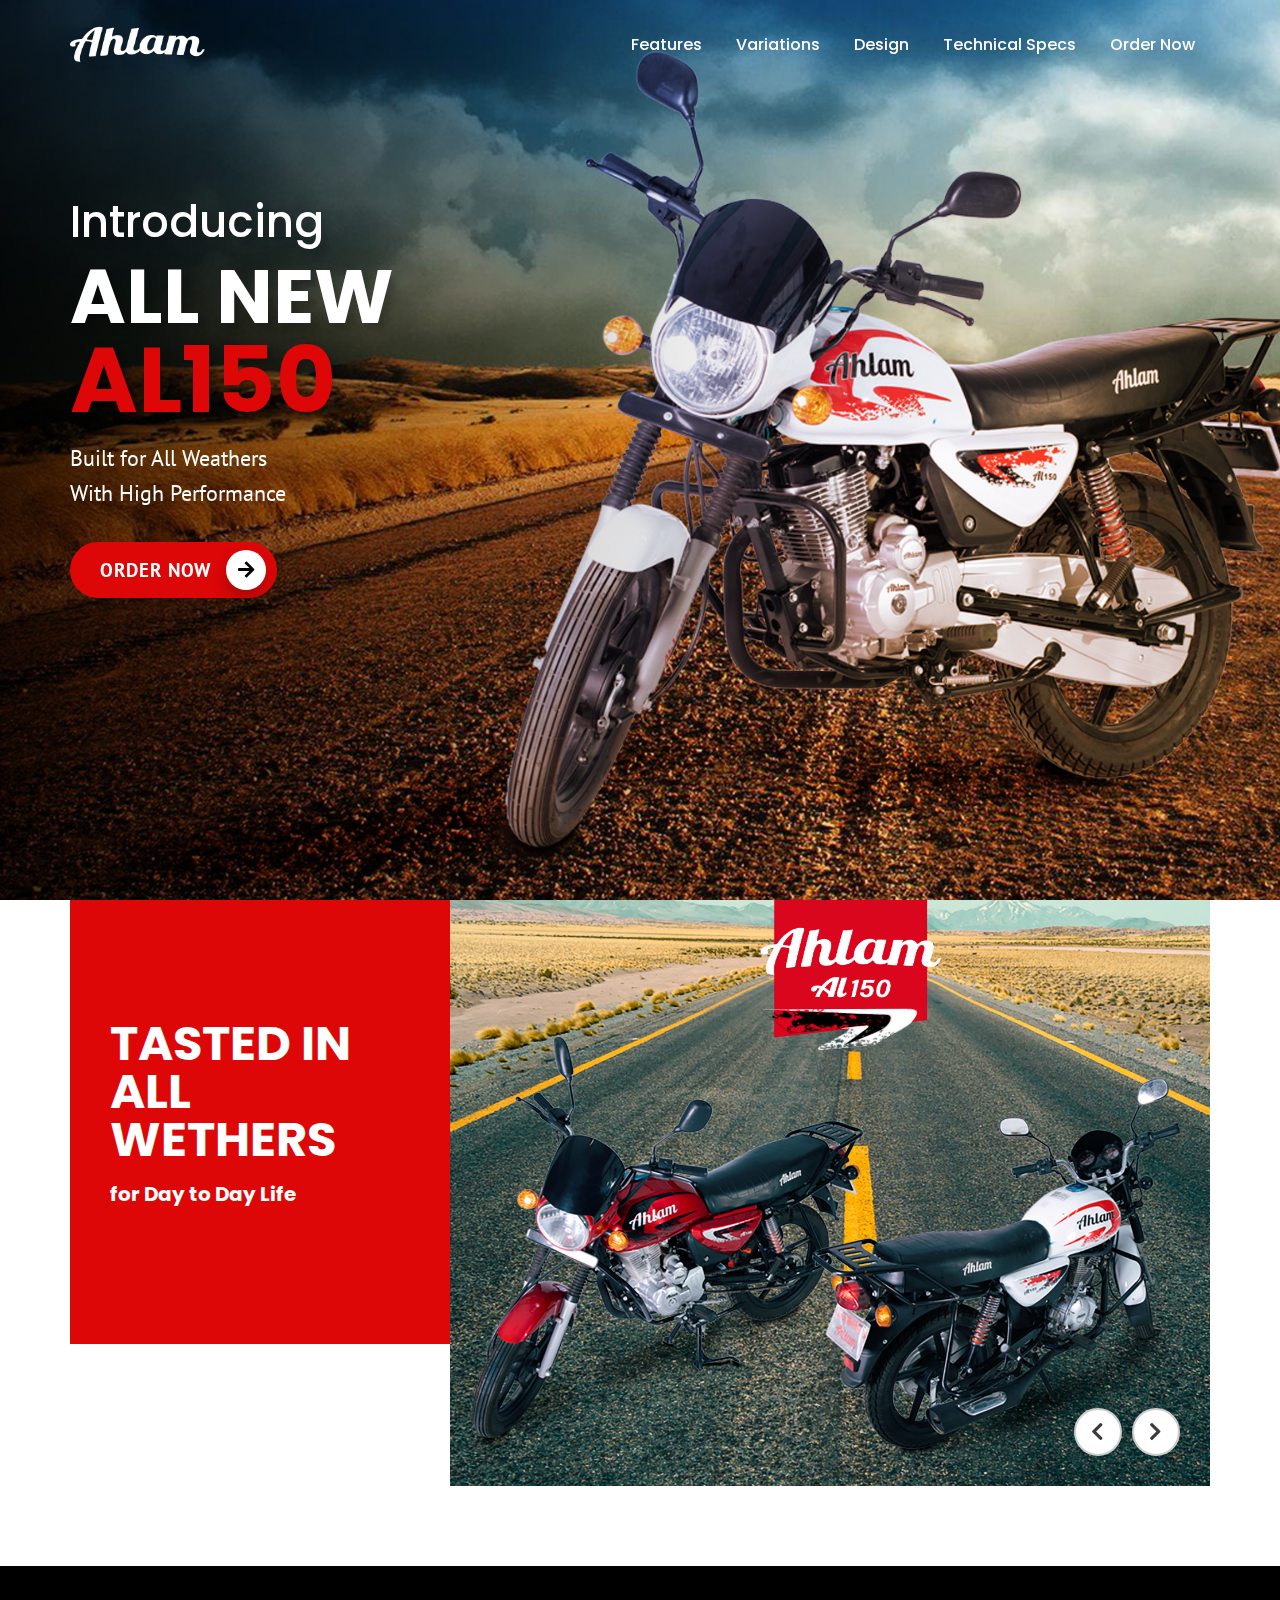
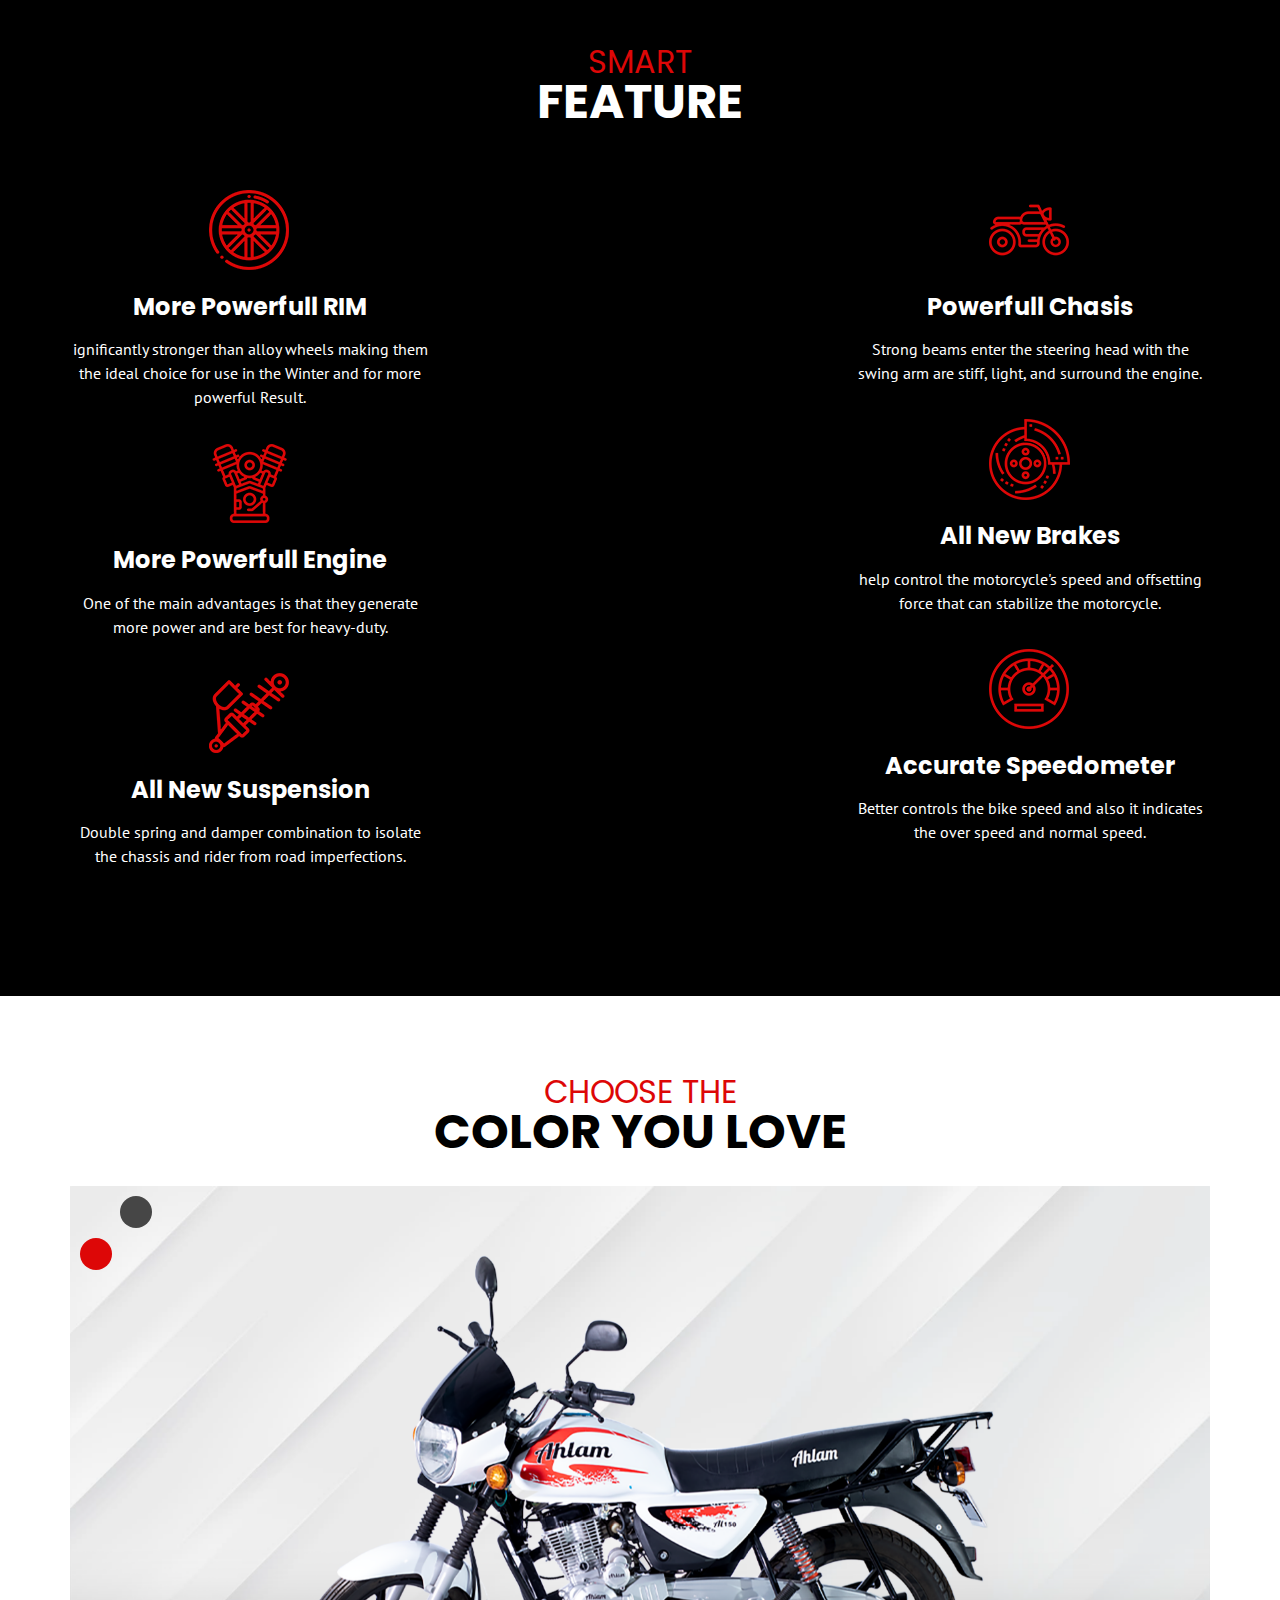
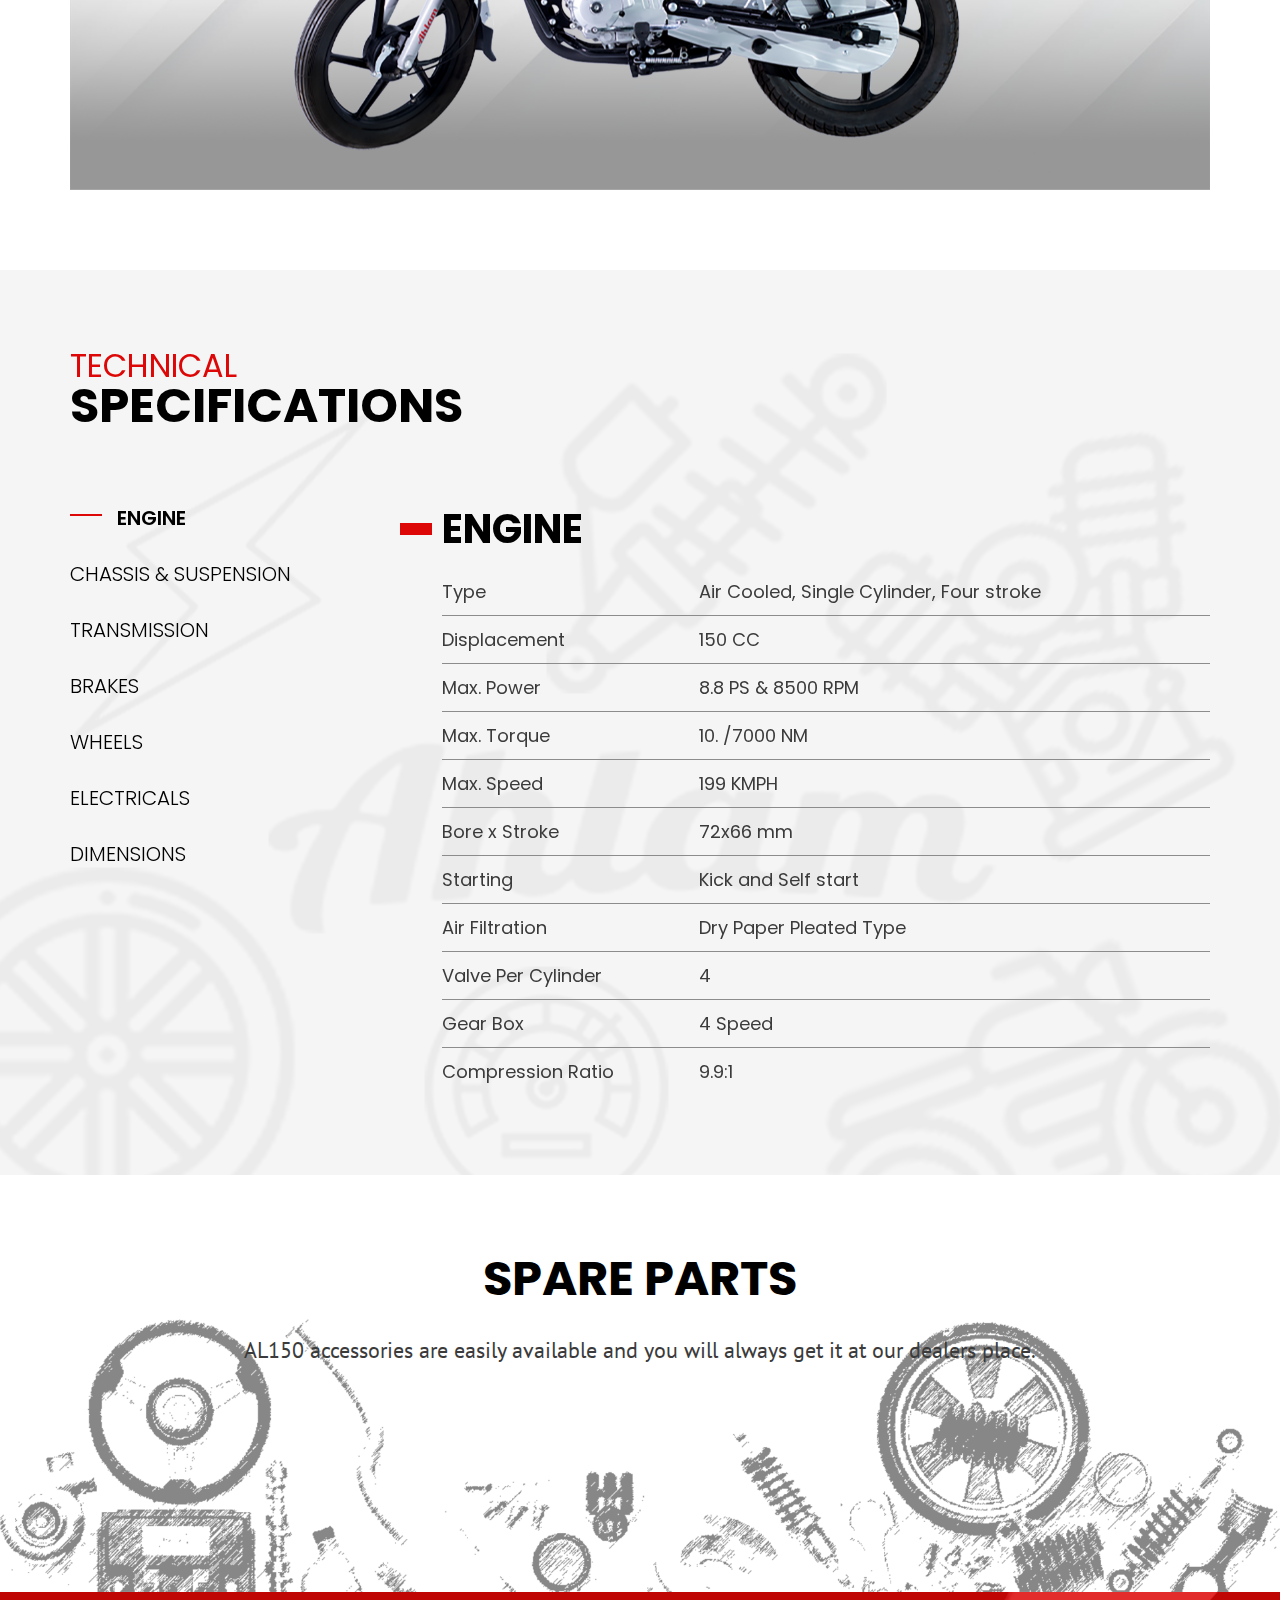
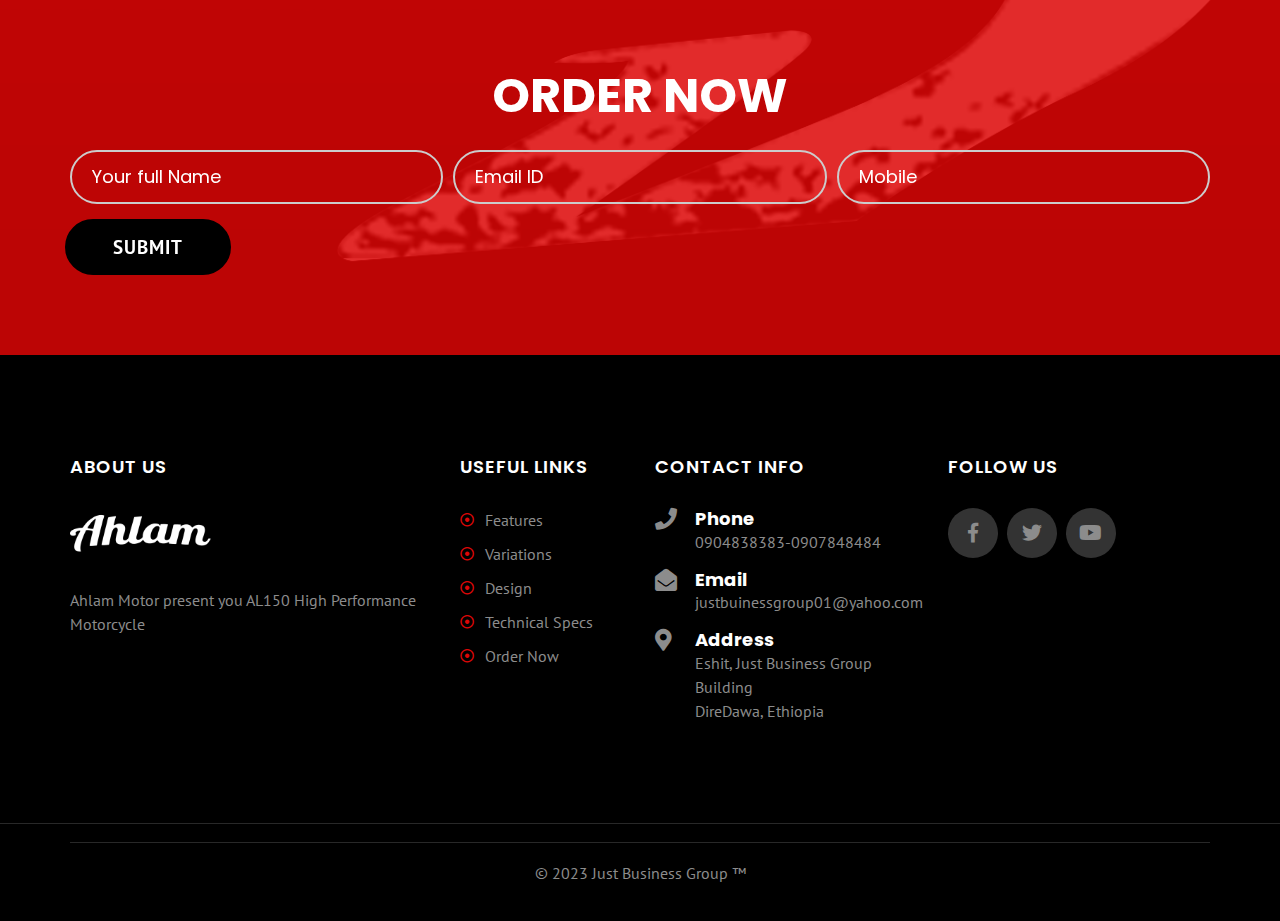
==== commit e3a722d6: "C1" ====
--- a/index.html
+++ b/index.html
@@ -67,7 +67,7 @@
                                 <li><a href="#OrderNow">Order Now</a></li>
                             </ul>
                             <ul class="header-social-media">
-                                <li><a href="#"><i class="fab fa-facebook-f"></i></a></li>
+                                <li><a href="https://www.facebook.com/JustBuisnessgroup/"><i class="fab fa-facebook-f"></i></a></li>
                                 <li><a href="#"><i class="fab fa-twitter"></i></a></li>
                                 <li><a href="#"><i class="fab fa-youtube"></i></a></li>
                             </ul>
@@ -92,11 +92,12 @@
                             <h2 class="top-sub-heading">Introducing</h2>
                             <h1 class="large-heading"><span>All New</span> AL150</h1>
                             <div class="text-block text-lead">
-                                <p>Handling All Weathers <br />With High Performance</p>
+                                <p>Built for All Weathers <br />
+                                  With High Performance</p>
                             </div>
                             <a class="btn btn-primary btn-accent has-icon" href="#book-ride"><span>order now</span><i class="fas fa-arrow-right"></i></a>
                         </div>
-                        <div class="placeholder-text">WXL300cc</div>
+                        <div class="placeholder-text"></div>
                         <div class="pricing-text"> <span></span></div>
                     </div>
                 </div>
@@ -108,7 +109,7 @@
                         <div class="col-lg-4 col-md-12">
                             <div class="innovative-box">
                                 <h2 class="h1 text-uppercase">Tasted in all wethers</h2>
-                                <h5>In Day to Day Life</h5>
+                                <h5>for Day to Day Life</h5>
                             </div>
                         </div>
                         <div class="col-lg-8 col-md-12">
@@ -147,21 +148,21 @@
                                     <img src="images/rim-icon.png" alt="">
                                 </div>
                                 <h4>More Powerfull RIM</h4>
-                                <p>Lorem ipsum dolor sit amet, consectetur adipiscing elit. Nam hendrerit nisi sed sollicitudin pellentesque.</p>
+                                <p>ignificantly stronger than alloy wheels making them the ideal choice for use in the Winter and for more powerful Result.</p>
                             </div>
                             <div class="features-box">
                                 <div class="feature-ico">
                                     <img src="images/engine-icon.png" alt="">
                                 </div>
                                 <h4>More Powerfull Engine</h4>
-                                <p>Lorem ipsum dolor sit amet, consectetur adipiscing elit. Nam hendrerit nisi sed sollicitudin pellentesque.</p>
+                                <p>One of the main advantages is that they generate more power and are best for heavy-duty.</p>
                             </div>
                             <div class="features-box">
                                 <div class="feature-ico">
                                     <img src="images/shock-icon.png" alt="">
                                 </div>
                                 <h4>All New Suspension</h4>
-                                <p>Lorem ipsum dolor sit amet, consectetur adipiscing elit. Nam hendrerit nisi sed sollicitudin pellentesque.</p>
+                                <p>Double spring and damper combination to isolate the chassis and rider from road imperfections. </p>
                             </div>
                         </div>
                         <div class="col-lg-4">
@@ -176,21 +177,21 @@
                                     <img src="images/chasis-icon.png" alt="">
                                 </div>
                                 <h4>Powerfull Chasis</h4>
-                                <p>Lorem ipsum dolor sit amet, consectetur adipiscing elit. Nam hendrerit nisi sed sollicitudin pellentesque.</p>
+                                <p>Strong beams enter the steering head with the swing arm are stiff, light, and surround the engine.</p>
                             </div>
                             <div class="features-box">
                                 <div class="feature-ico">
                                     <img src="images/break-icon.png" alt="">
                                 </div>
                                 <h4>All New Brakes</h4>
-                                <p>Lorem ipsum dolor sit amet, consectetur adipiscing elit. Nam hendrerit nisi sed sollicitudin pellentesque.</p>
+                                <p>help control the motorcycle's speed and offsetting force that can stabilize the motorcycle.</p>
                             </div>
                             <div class="features-box">
                                 <div class="feature-ico">
                                     <img src="images/speedometer-icon.png" alt="">
                                 </div>
-                                <h4>Digital Speedometer</h4>
-                                <p>Lorem ipsum dolor sit amet, consectetur adipiscing elit. Nam hendrerit nisi sed sollicitudin pellentesque.</p>
+                                <h4>Accurate Speedometer</h4>
+                                <p>Better controls the bike speed and also it indicates the over speed and normal speed.</p>
                             </div>
                         </div>
                     </div>
@@ -342,10 +343,10 @@
                     <div class="row">
                         <div class="col-md-10 offset-md-1 text-center">
                             <div class="heading-wrapper">
-                                <h2 class="large-heading text-uppercase">Accessories</h2>
+                                <h2 class="large-heading text-uppercase">Spare Parts</h2>
                             </div>
                             <div class="text-block text-lead">
-                                <p>Every car has number of complex parts that help in efficient and long-term functioning of car. Wheels GLA999 accessories are easily available to any Automobile store and you will always get it at our dealers place and medium size automobile shops.</p>
+                                <p>AL150 accessories are easily available and you will always get it at our dealers place.</p>
                             </div>
                         </div>
                     </div>
@@ -454,7 +455,7 @@
                                 <div class="widget-contet">
                                     <div class="footer-social">
                                         <ul>
-                                            <li><a href="#"><i class="fab fa-facebook-f"></i></a></li>
+                                            <li><a href="https://www.facebook.com/JustBuisnessgroup/"><i class="fab fa-facebook-f"></i></a></li>
                                             <li><a href="#"><i class="fab fa-twitter"></i></a></li>
                                             <li><a href="#"><i class="fab fa-youtube"></i></a></li>
                                         </ul>
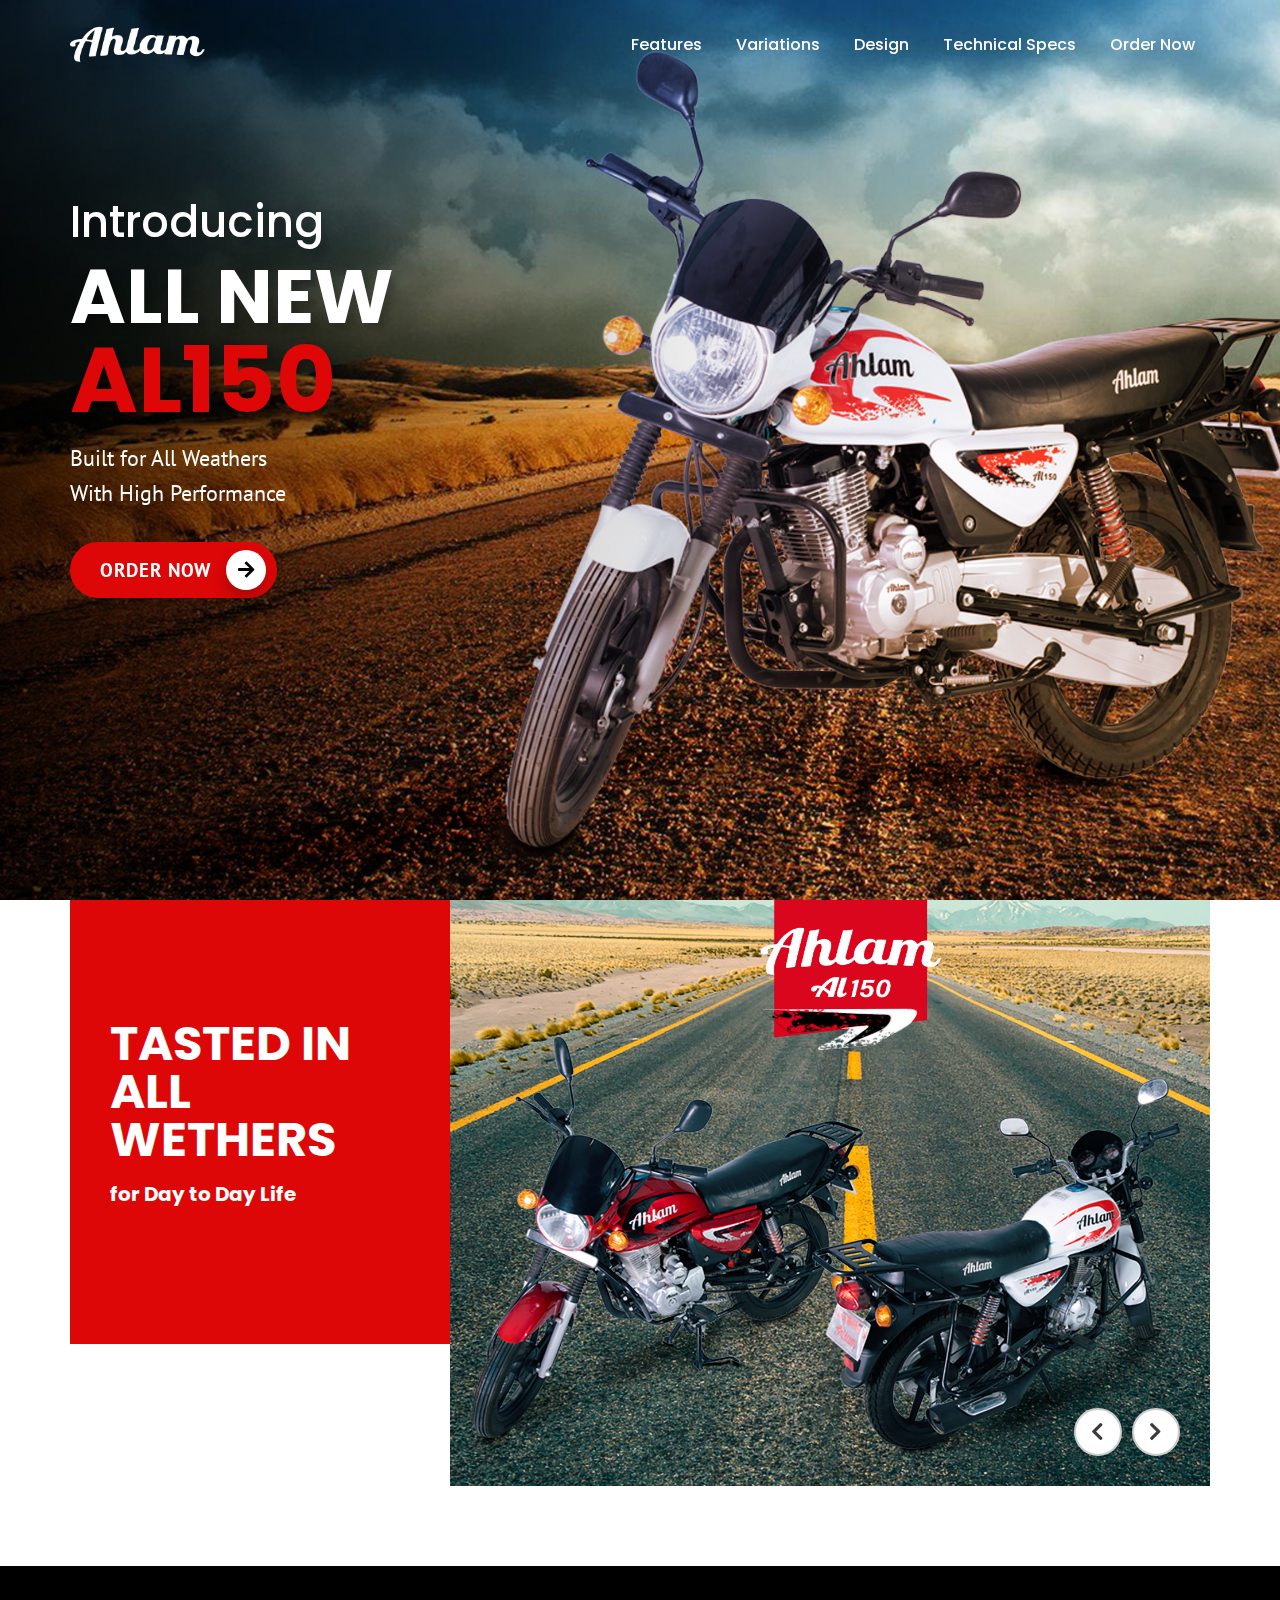
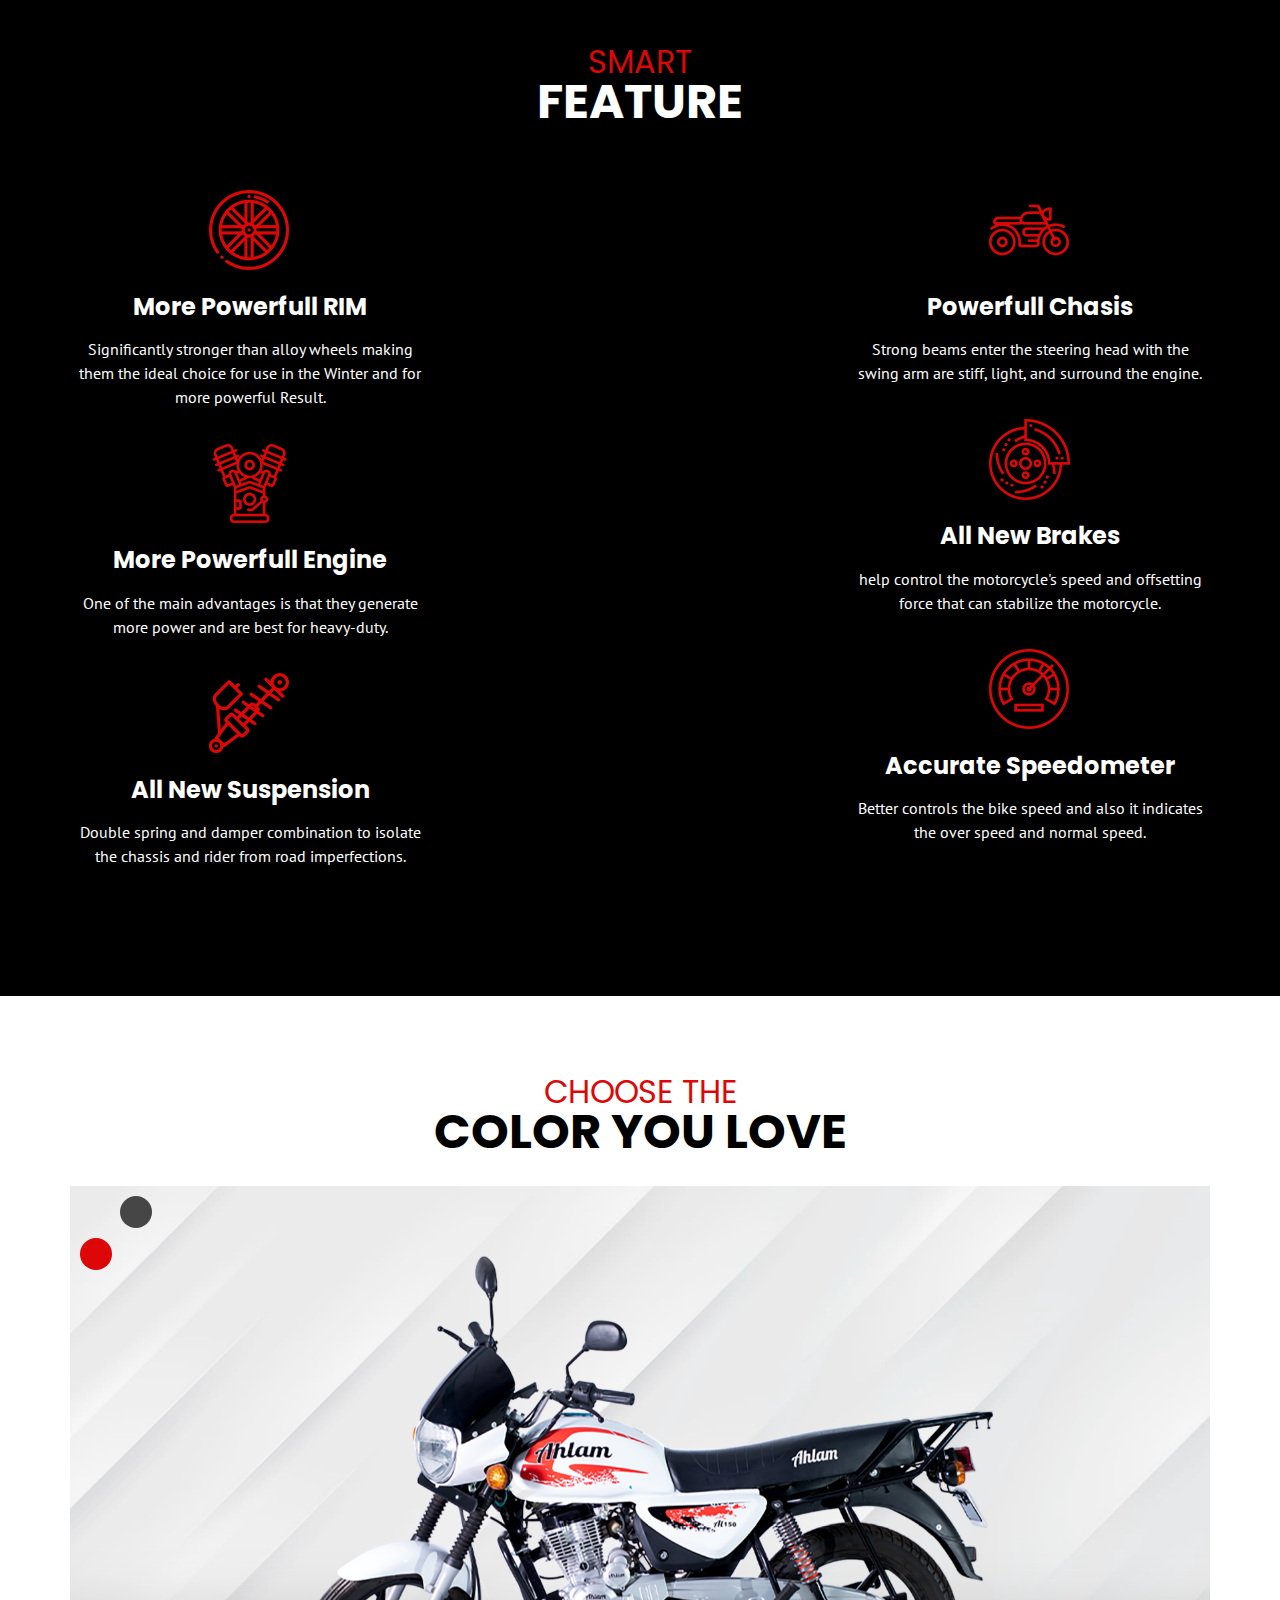
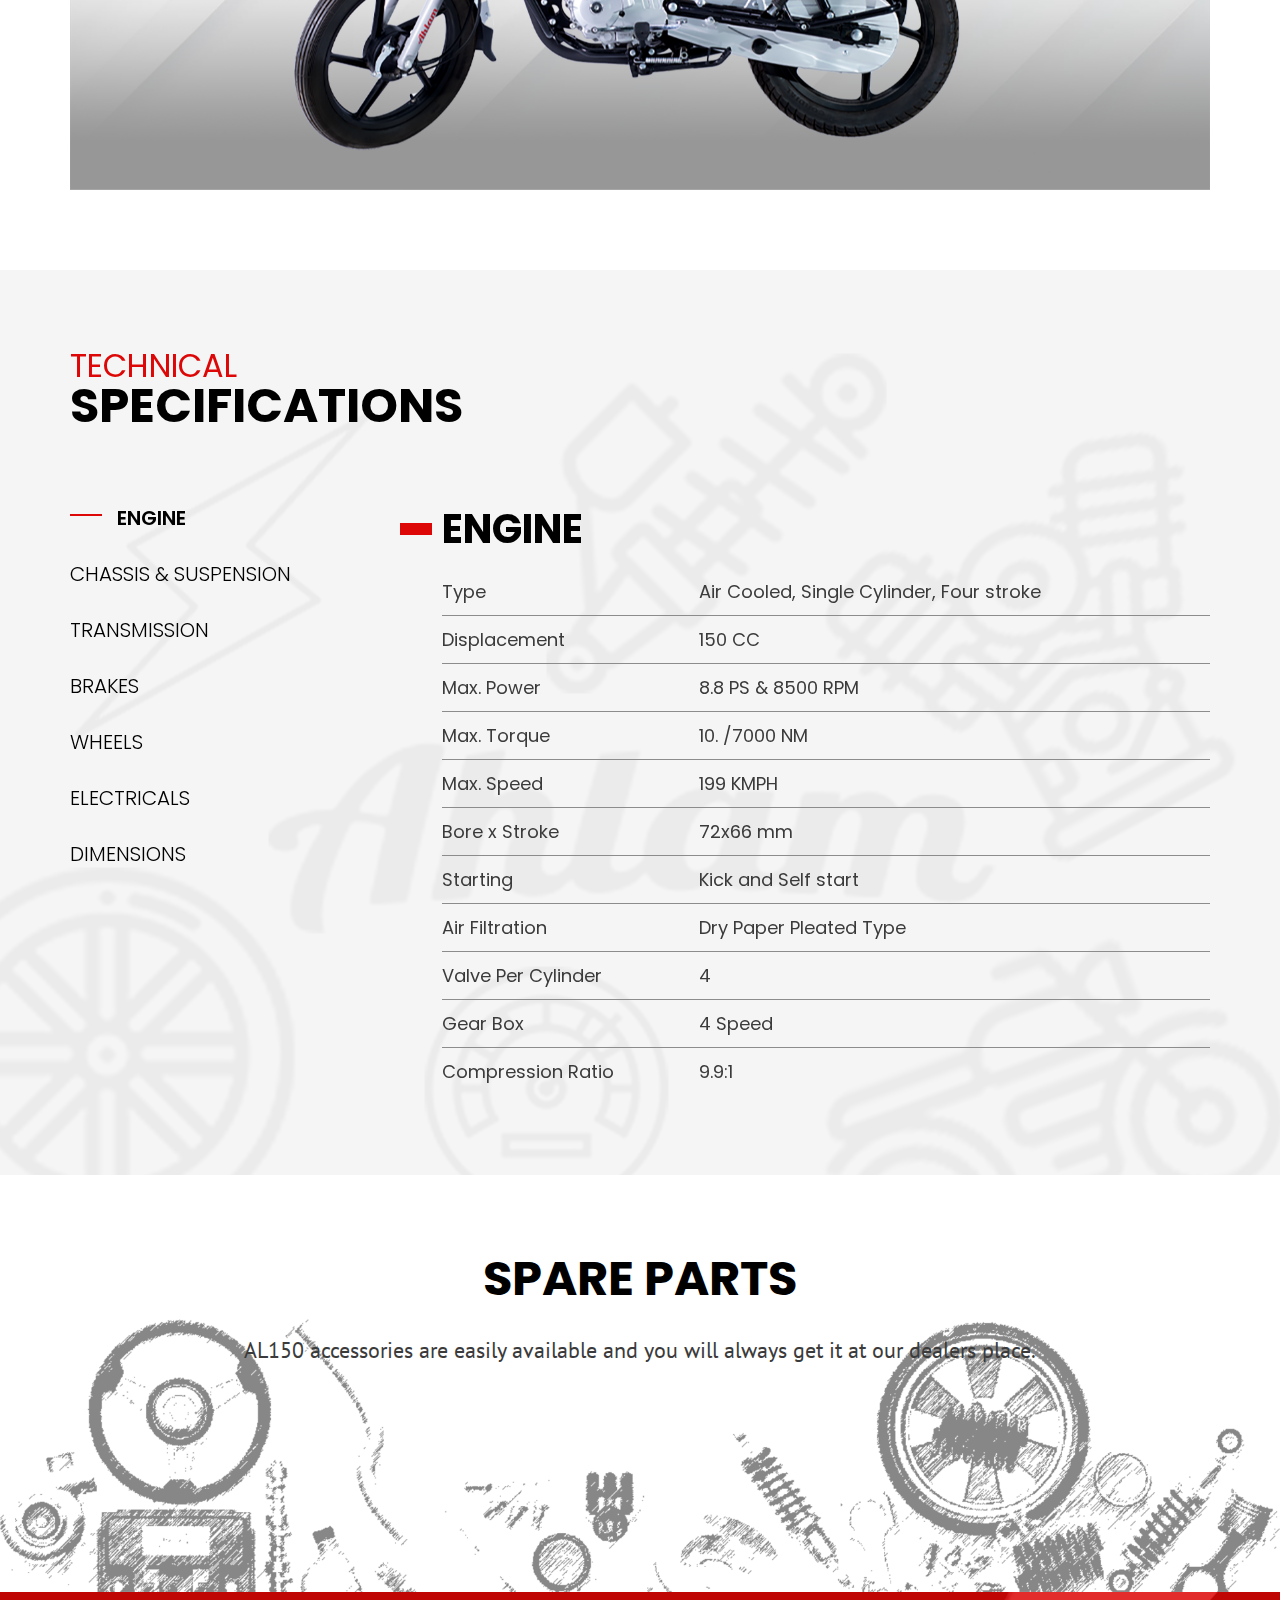
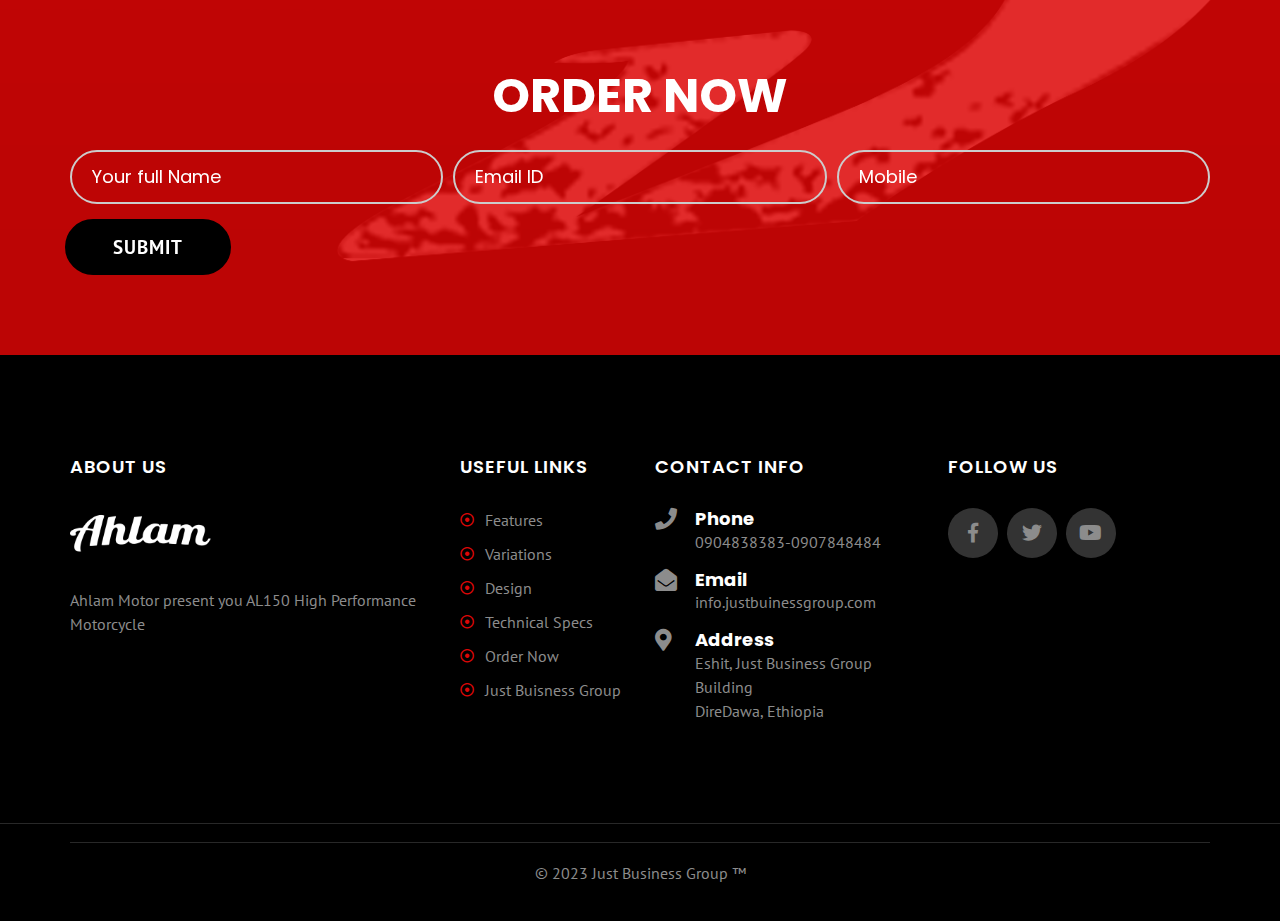
==== commit 3e576d6f: "Update index.html" ====
--- a/index.html
+++ b/index.html
@@ -148,7 +148,7 @@
                                     <img src="images/rim-icon.png" alt="">
                                 </div>
                                 <h4>More Powerfull RIM</h4>
-                                <p>ignificantly stronger than alloy wheels making them the ideal choice for use in the Winter and for more powerful Result.</p>
+                                <p>Significantly stronger than alloy wheels making them the ideal choice for use in the Winter and for more powerful Result.</p>
                             </div>
                             <div class="features-box">
                                 <div class="feature-ico">
@@ -419,6 +419,7 @@
                                       <li><a href="#design">Design</a></li>
                                       <li><a href="#technical">Technical Specs</a></li>
                                       <li><a href="#OrderNow">Order Now</a></li>
+                                      <li><a href="https://web.justbusinessgroup.com">Just Buisness Group</a></li>
                                     </ul>
                                 </div>
                             </div>
@@ -437,7 +438,7 @@
                                     <div class="widget-contact-info">
                                         <i class="fas fa-envelope-open"></i>
                                         <h3>Email</h3>
-                                        <span><a href="justbuinessgroup01@yahoo.com">justbuinessgroup01@yahoo.com</a></span>
+                                        <span><a href="justbuinessgroup01@yahoo.com">info.justbuinessgroup.com</a></span>
                                     </div>
                                     <div class="widget-contact-info">
                                         <i class="fas fa-map-marker-alt"></i>
